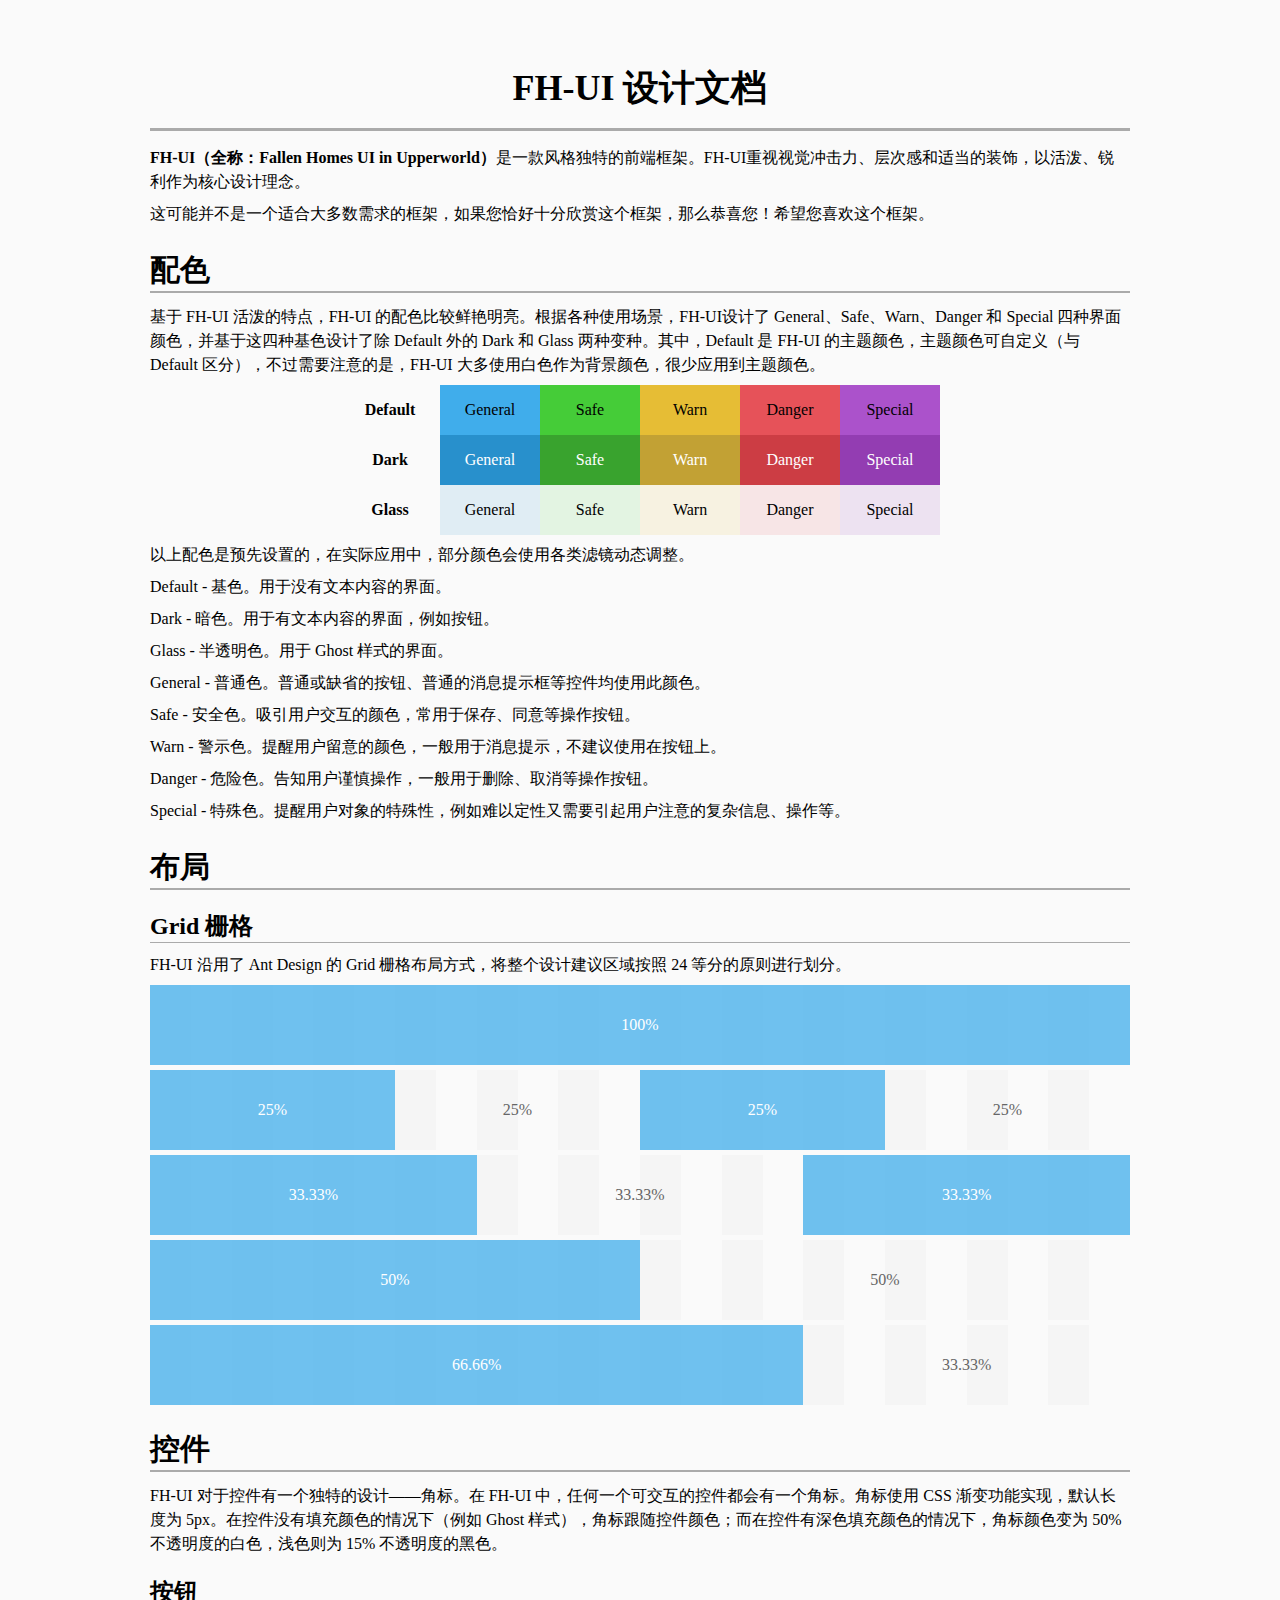
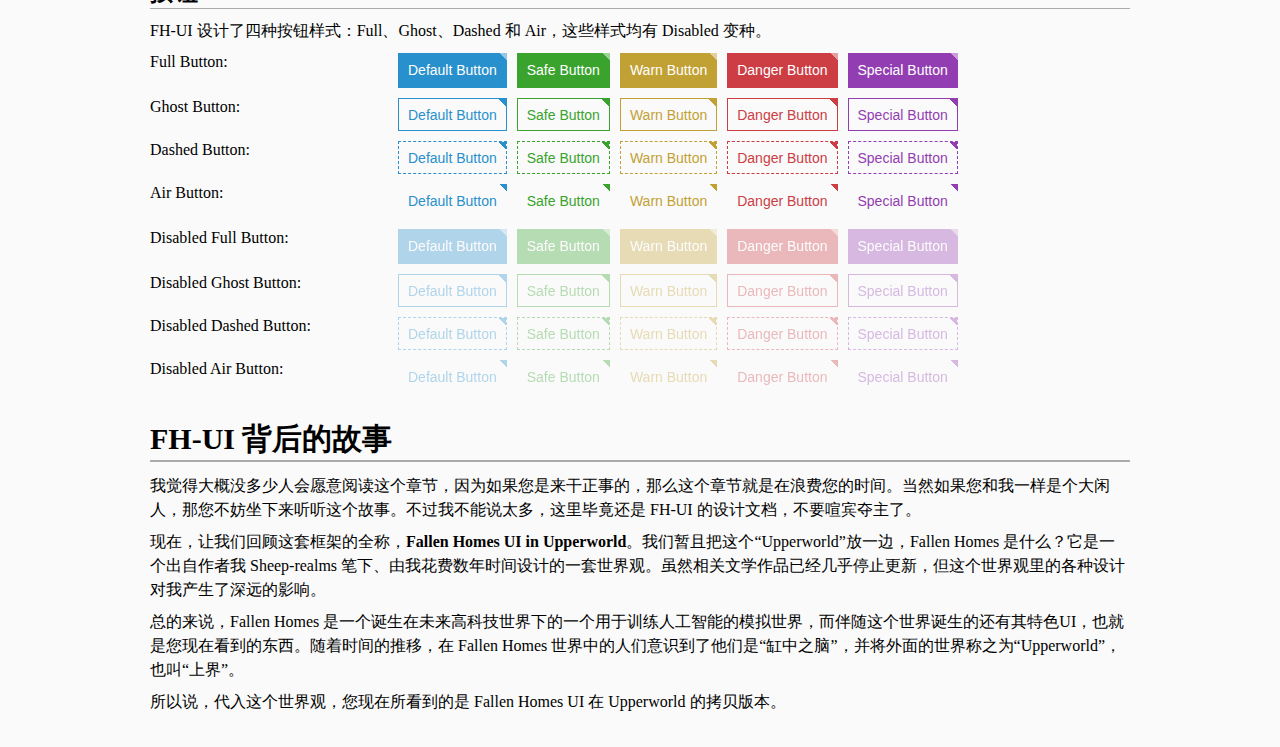
==== design.html @ 7b2bc696 "Add files via upload" ====
<!DOCTYPE html>
<html lang="zh">
<head>
    <meta charset="UTF-8">
    <meta http-equiv="X-UA-Compatible" content="IE=edge">
    <meta name="viewport" content="width=device-width, initial-scale=1, maximum-scale=1, user-scalable=no">
    <title>Document</title>
    <link rel="stylesheet" href="css/common.css">
    <script src="js/jquery-1.7.2.min.js"></script>
    <script src="js/common.js"></script>
    <style>
        .fh-page-colorpad {
            width: 600px;
            display: flex;
            margin: 0 auto;
        }

        .fh-page-colorpad-block {
            flex: 1;
            height: 50px;
            display: flex;
            justify-content: center;
            align-items: center;
        }

        .fh-page-flex-row-example {
            height: 80px;
            margin-bottom: 5px;
            background-image: linear-gradient(90deg,#f5f5f5 4.16666667%,transparent 4.16666667%,transparent 8.33333333%,#f5f5f5 8.33333333%,#f5f5f5 12.5%,transparent 12.5%,transparent 16.66666667%,#f5f5f5 16.66666667%,#f5f5f5 20.83333333%,transparent 20.83333333%,transparent 25%,#f5f5f5 25%,#f5f5f5 29.16666667%,transparent 29.16666667%,transparent 33.33333333%,#f5f5f5 33.33333333%,#f5f5f5 37.5%,transparent 37.5%,transparent 41.66666667%,#f5f5f5 41.66666667%,#f5f5f5 45.83333333%,transparent 45.83333333%,transparent 50%,#f5f5f5 50%,#f5f5f5 54.16666667%,transparent 54.16666667%,transparent 58.33333333%,#f5f5f5 58.33333333%,#f5f5f5 62.5%,transparent 62.5%,transparent 66.66666667%,#f5f5f5 66.66666667%,#f5f5f5 70.83333333%,transparent 70.83333333%,transparent 75%,#f5f5f5 75%,#f5f5f5 79.16666667%,transparent 79.16666667%,transparent 83.33333333%,#f5f5f5 83.33333333%,#f5f5f5 87.5%,transparent 87.5%,transparent 91.66666667%,#f5f5f5 91.66666667%,#f5f5f5 95.83333333%,transparent 95.83333333%);
        }

        .fh-page-flex-row-example>div {
            display: flex;
            justify-content: center;
            align-items: center;
            color: #FFF;
        }
    </style>
</head>
<body>
    <div class="fh-main">
        <div class="fh-article">
            <h1 class="big-title">FH-UI 设计文档</h1>
            <p><b>FH-UI（全称：Fallen Homes UI in Upperworld）</b>是一款风格独特的前端框架。FH-UI重视视觉冲击力、层次感和适当的装饰，以活泼、锐利作为核心设计理念。</p>
            <p>这可能并不是一个适合大多数需求的框架，如果您恰好十分欣赏这个框架，那么恭喜您！希望您喜欢这个框架。</p>

            <h1>配色</h1>
            <p>基于 FH-UI 活泼的特点，FH-UI 的配色比较鲜艳明亮。根据各种使用场景，FH-UI设计了 General、Safe、Warn、Danger 和 Special 四种界面颜色，并基于这四种基色设计了除 Default 外的 Dark 和 Glass 两种变种。其中，Default 是 FH-UI 的主题颜色，主题颜色可自定义（与 Default 区分），不过需要注意的是，FH-UI 大多使用白色作为背景颜色，很少应用到主题颜色。</p>

            <div class="fh-page-colorpad">
                <div class="fh-page-colorpad-block"><b>Default</b></div>
                <div class="fh-page-colorpad-block" style="background-color: var(--color-general);">General</div>
                <div class="fh-page-colorpad-block" style="background-color: var(--color-safe);">Safe</div>
                <div class="fh-page-colorpad-block" style="background-color: var(--color-warn);">Warn</div>
                <div class="fh-page-colorpad-block" style="background-color: var(--color-danger);">Danger</div>
                <div class="fh-page-colorpad-block" style="background-color: var(--color-special);">Special</div>
            </div>
            <div class="fh-page-colorpad" style="color: #FFF;">
                <div class="fh-page-colorpad-block" style="color: #000;"><b>Dark</b></div>
                <div class="fh-page-colorpad-block" style="background-color: var(--color-general-dark);">General</div>
                <div class="fh-page-colorpad-block" style="background-color: var(--color-safe-dark);">Safe</div>
                <div class="fh-page-colorpad-block" style="background-color: var(--color-warn-dark);">Warn</div>
                <div class="fh-page-colorpad-block" style="background-color: var(--color-danger-dark);">Danger</div>
                <div class="fh-page-colorpad-block" style="background-color: var(--color-special-dark);">Special</div>

            </div>
            <div class="fh-page-colorpad">
                <div class="fh-page-colorpad-block"><b>Glass</b></div>
                <div class="fh-page-colorpad-block" style="background-color: var(--color-general-glass);">General</div>
                <div class="fh-page-colorpad-block" style="background-color: var(--color-safe-glass);">Safe</div>
                <div class="fh-page-colorpad-block" style="background-color: var(--color-warn-glass);">Warn</div>
                <div class="fh-page-colorpad-block" style="background-color: var(--color-danger-glass);">Danger</div>
                <div class="fh-page-colorpad-block" style="background-color: var(--color-special-glass);">Special</div>
            </div>

            <p>以上配色是预先设置的，在实际应用中，部分颜色会使用各类滤镜动态调整。</p>
            <p>Default - 基色。用于没有文本内容的界面。</p>
            <p>Dark - 暗色。用于有文本内容的界面，例如按钮。</p>
            <p>Glass - 半透明色。用于 Ghost 样式的界面。</p>
            <p>General - 普通色。普通或缺省的按钮、普通的消息提示框等控件均使用此颜色。</p>
            <p>Safe - 安全色。吸引用户交互的颜色，常用于保存、同意等操作按钮。</p>
            <p>Warn - 警示色。提醒用户留意的颜色，一般用于消息提示，不建议使用在按钮上。</p>
            <p>Danger - 危险色。告知用户谨慎操作，一般用于删除、取消等操作按钮。</p>
            <p>Special - 特殊色。提醒用户对象的特殊性，例如难以定性又需要引起用户注意的复杂信息、操作等。</p>

            <h1>布局</h1>
            <h2>Grid 栅格</h2>
            <p>FH-UI 沿用了 Ant Design 的 Grid 栅格布局方式，将整个设计建议区域按照 24 等分的原则进行划分。</p>

            <div class="fh-flex-row fh-page-flex-row-example">
                <div class="fh-col-24" style="background-color: rgba(64, 173, 235, 0.75);">100%</div>
            </div>
            <div class="fh-flex-row fh-page-flex-row-example">
                <div class="fh-col-6" style="background-color: rgba(64, 173, 235, 0.75);">25%</div>
                <div class="fh-col-6" style="color:#666">25%</div>
                <div class="fh-col-6" style="background-color: rgba(64, 173, 235, 0.75);">25%</div>
                <div class="fh-col-6" style="color:#666">25%</div>
            </div>
            <div class="fh-flex-row fh-page-flex-row-example">
                <div class="fh-col-8" style="background-color: rgba(64, 173, 235, 0.75);">33.33%</div>
                <div class="fh-col-8" style="color:#666">33.33%</div>
                <div class="fh-col-8" style="background-color: rgba(64, 173, 235, 0.75);">33.33%</div>
            </div>
            <div class="fh-flex-row fh-page-flex-row-example">
                <div class="fh-col-12" style="background-color: rgba(64, 173, 235, 0.75);">50%</div>
                <div class="fh-col-12" style="color:#666">50%</div>
            </div>
            <div class="fh-flex-row fh-page-flex-row-example">
                <div class="fh-col-16" style="background-color: rgba(64, 173, 235, 0.75);">66.66%</div>
                <div class="fh-col-8" style="color:#666">33.33%</div>
            </div>

            <h1>控件</h1>
            <p>FH-UI 对于控件有一个独特的设计——角标。在 FH-UI 中，任何一个可交互的控件都会有一个角标。角标使用 CSS 渐变功能实现，默认长度为 5px。在控件没有填充颜色的情况下（例如 Ghost 样式），角标跟随控件颜色；而在控件有深色填充颜色的情况下，角标颜色变为 50% 不透明度的白色，浅色则为 15% 不透明度的黑色。</p>

            <h2>按钮</h2>
            <p>FH-UI 设计了四种按钮样式：Full、Ghost、Dashed 和 Air，这些样式均有 Disabled 变种。</p>

            <div class="fh-flex-row" style="margin: 10px 0;">
                <div class="fh-col-6">Full Button:</div>
                <div class="fh-col-18">
                    <input type="button" class="fh-button" value="Default Button">
                    <input type="button" class="fh-button fh-safe" value="Safe Button">
                    <input type="button" class="fh-button fh-warn" value="Warn Button">
                    <input type="button" class="fh-button fh-danger" value="Danger Button">
                    <input type="button" class="fh-button fh-special" value="Special Button">
                </div>
            </div>
            <div class="fh-flex-row" style="margin: 10px 0;">
                <div class="fh-col-6">Ghost Button:</div>
                <div class="fh-col-18">
                    <input type="button" class="fh-button fh-ghost" value="Default Button">
                    <input type="button" class="fh-button fh-ghost fh-safe" value="Safe Button">
                    <input type="button" class="fh-button fh-ghost fh-warn" value="Warn Button">
                    <input type="button" class="fh-button fh-ghost fh-danger" value="Danger Button">
                    <input type="button" class="fh-button fh-ghost fh-special" value="Special Button">
                </div>
            </div>
            <div class="fh-flex-row" style="margin: 10px 0;">
                <div class="fh-col-6">Dashed Button:</div>
                <div class="fh-col-18">
                    <input type="button" class="fh-button fh-dashed" value="Default Button">
                    <input type="button" class="fh-button fh-dashed fh-safe" value="Safe Button">
                    <input type="button" class="fh-button fh-dashed fh-warn" value="Warn Button">
                    <input type="button" class="fh-button fh-dashed fh-danger" value="Danger Button">
                    <input type="button" class="fh-button fh-dashed fh-special" value="Special Button">
                </div>
            </div>
            <div class="fh-flex-row" style="margin: 10px 0;">
                <div class="fh-col-6">Air Button:</div>
                <div class="fh-col-18">
                    <input type="button" class="fh-button fh-air" value="Default Button">
                    <input type="button" class="fh-button fh-air fh-safe" value="Safe Button">
                    <input type="button" class="fh-button fh-air fh-warn" value="Warn Button">
                    <input type="button" class="fh-button fh-air fh-danger" value="Danger Button">
                    <input type="button" class="fh-button fh-air fh-special" value="Special Button">
                </div>
            </div>

            <div class="fh-flex-row" style="margin: 10px 0;">
                <div class="fh-col-6">Disabled Full Button:</div>
                <div class="fh-col-18">
                    <input type="button" class="fh-button fh-disabled" value="Default Button">
                    <input type="button" class="fh-button fh-safe fh-disabled" value="Safe Button">
                    <input type="button" class="fh-button fh-warn fh-disabled" value="Warn Button">
                    <input type="button" class="fh-button fh-danger fh-disabled" value="Danger Button">
                    <input type="button" class="fh-button fh-special fh-disabled" value="Special Button">
                </div>
            </div>
            <div class="fh-flex-row" style="margin: 10px 0;">
                <div class="fh-col-6">Disabled Ghost Button:</div>
                <div class="fh-col-18">
                    <input type="button" class="fh-button fh-ghost fh-disabled" value="Default Button">
                    <input type="button" class="fh-button fh-ghost fh-safe fh-disabled" value="Safe Button">
                    <input type="button" class="fh-button fh-ghost fh-warn fh-disabled" value="Warn Button">
                    <input type="button" class="fh-button fh-ghost fh-danger fh-disabled" value="Danger Button">
                    <input type="button" class="fh-button fh-ghost fh-special fh-disabled" value="Special Button">
                </div>
            </div>
            <div class="fh-flex-row" style="margin: 10px 0;">
                <div class="fh-col-6">Disabled Dashed Button:</div>
                <div class="fh-col-18">
                    <input type="button" class="fh-button fh-dashed fh-disabled" value="Default Button">
                    <input type="button" class="fh-button fh-dashed fh-safe fh-disabled" value="Safe Button">
                    <input type="button" class="fh-button fh-dashed fh-warn fh-disabled" value="Warn Button">
                    <input type="button" class="fh-button fh-dashed fh-danger fh-disabled" value="Danger Button">
                    <input type="button" class="fh-button fh-dashed fh-special fh-disabled" value="Special Button">
                </div>
            </div>
            <div class="fh-flex-row" style="margin: 10px 0;">
                <div class="fh-col-6">Disabled Air Button:</div>
                <div class="fh-col-18">
                    <input type="button" class="fh-button fh-air fh-disabled" value="Default Button">
                    <input type="button" class="fh-button fh-air fh-safe fh-disabled" value="Safe Button">
                    <input type="button" class="fh-button fh-air fh-warn fh-disabled" value="Warn Button">
                    <input type="button" class="fh-button fh-air fh-danger fh-disabled" value="Danger Button">
                    <input type="button" class="fh-button fh-air fh-special fh-disabled" value="Special Button">
                </div>
            </div>

            <h1>FH-UI 背后的故事</h1>
            <p>我觉得大概没多少人会愿意阅读这个章节，因为如果您是来干正事的，那么这个章节就是在浪费您的时间。当然如果您和我一样是个大闲人，那您不妨坐下来听听这个故事。不过我不能说太多，这里毕竟还是 FH-UI 的设计文档，不要喧宾夺主了。</p>
            <p>现在，让我们回顾这套框架的全称，<b>Fallen Homes UI in Upperworld</b>。我们暂且把这个“Upperworld”放一边，Fallen Homes 是什么？它是一个出自作者我 Sheep-realms 笔下、由我花费数年时间设计的一套世界观。虽然相关文学作品已经几乎停止更新，但这个世界观里的各种设计对我产生了深远的影响。</p>
            <p>总的来说，Fallen Homes 是一个诞生在未来高科技世界下的一个用于训练人工智能的模拟世界，而伴随这个世界诞生的还有其特色UI，也就是您现在看到的东西。随着时间的推移，在 Fallen Homes 世界中的人们意识到了他们是“缸中之脑”，并将外面的世界称之为“Upperworld”，也叫“上界”。</p>
            <p>所以说，代入这个世界观，您现在所看到的是 Fallen Homes UI 在 Upperworld 的拷贝版本。</p>
        </div>
    </div>
</body>
</html>
---- css/common.css ----
* {
    margin: 0;
    padding: 0;

    --color-main: rgb(64, 173, 235);
    --color-main-dark: rgb(40, 144, 204);

    --color-general: rgb(64, 173, 235);
    --color-safe: rgb(69, 204, 56);
    --color-warn: rgb(230, 189, 53);
    --color-danger: rgb(230, 82, 89);
    --color-special: rgb(171, 82, 203);

    --color-general-dark: rgb(40, 144, 204);
    --color-safe-dark: rgb(57, 163, 46);
    --color-warn-dark: rgb(194, 161, 52);
    --color-danger-dark: rgb(204, 61, 68);
    --color-special-dark: rgb(147, 61, 178);

    --color-general-glass: rgba(45, 147, 206, 0.12);
    --color-safe-glass: rgba(69, 204, 56, 0.12);
    --color-warn-glass: rgba(230, 189, 53, 0.12);
    --color-danger-glass: rgba(230, 82, 89, 0.12);
    --color-special-glass: rgba(147, 61, 178, 0.12);

    --corner-marker-color: rgba(255,255,255,0.5);
    --corner-marker: linear-gradient(-135deg, var(--corner-marker-color) 5px, transparent 5px, transparent 150%);

    --color-msgbox-background: #EEE;

    --animation-speed: 1.0s;
    --animation-speed-button-switch: 0.1s;
}

body {
    background-color: #FAFAFA;
}

.fh-main {
    width: 1000px;
    margin: 0 auto;
}

.fh-flex-row {
    display: flex;
    flex-flow: row wrap;
}

.fh-col-24 {
    display: block;
    flex: 0 0 100%;
    max-width: 100%;
}

.fh-col-18 {
    display: block;
    flex: 0 0 75%;
    max-width: 75%;
}

.fh-col-offset-18 {
    margin-left: 75%;
}

.fh-col-16 {
    display: block;
    flex: 0 0 66.66666667%;
    max-width: 66.66666667%;
}

.fh-col-offset-16 {
    margin-left: 66.66666667%;
}

.fh-col-12 {
    display: block;
    flex: 0 0 50%;
    max-width: 50%;
}

.fh-col-offset-12 {
    margin-left: 50%;
}

.fh-col-8 {
    display: block;
    flex: 0 0 33.33333333%;
    max-width: 33.33333333%;
}

.fh-col-offset-8 {
    margin-left: 33.33333333%;
}

.fh-col-6 {
    display: block;
    flex: 0 0 25%;
    max-width: 25%;
}

.fh-col-offset-6 {
    margin-left: 25%;
}

/* Article */

.fh-article {
    font-size: 16px;
    padding: 25px 10px;
}

.fh-article h1.big-title {
    font-size: 36px;
    border-bottom: #AAA 3px solid;
    margin-bottom: 15px;
    padding: 15px 0;
    text-align: center;
}

.fh-article h1 {
    font-size: 30px;
    margin-top: 24px;
    border-bottom: #AAA 2px solid;
    margin-bottom: 12px;
}

.fh-article h2 {
    font-size: 24px;
    border-bottom: #AAA 1px solid;
    margin-top: 20px;
    margin-bottom: 10px;
}

.fh-article p {
    line-height: 1.5em;
    margin-top: 0.5em;
    margin-bottom: 0.5em;
}

#fh-startpage {
    margin: 50px auto;
    width: 940px;
    padding: 30px;
    background-color: #FFF;
    box-shadow: #CCC 0 5px 25px;
}


/* FH Window */

.fh-window {
    --width: 500px;
    --height: 300px;
    --title-height: 35px;
    width: var(--width);
    position: fixed;
    top: calc(50vh - (var(--height) + var(--title-height)) / 2);
    right: calc(50vw - var(--width) / 2);;
    background-color: #FFF;
    box-shadow: #CCC 0 3px 15px;
    overflow: hidden;
    animation: fh-window-show calc(var(--animation-speed) * 0.5);
}

@keyframes fh-window-show {
    0% {width: 0px; color: transparent; box-shadow: transparent 0 3px 15px;}
    100% {}
}

.fh-window.window-close {
    width: 0;
    box-shadow: none;
    animation: fh-window-close var(--animation-speed);
}

@keyframes fh-window-close {
    0% {width: var(--width); color: inherit; box-shadow: #CCC 0 3px 15px; display: block;}
    50% {width: var(--width); color: inherit; box-shadow: #CCC 0 3px 15px; display: block;}
    100% {width: 0px; color: transparent; box-shadow: transparent 0 3px 15px; display: block;}
}

.fh-window-title {
    height: var(--title-height);
    display: flex;
    align-items: center;
}

.fh-window-title .title {
    width: calc(100% - 60px);
    padding-left: 10px;
    font-weight: bold;
    font-size: 18px;
}

.fh-window-title .close {
    width: 50px;
    height: var(--title-height);
    --corner-marker-color: rgba(0,0,0,0.15);
    background-image: var(--corner-marker);
    background-color: transparent;
    transition: background-color var(--animation-speed-button-switch);
}

.fh-window-title .close:hover {
    background-color: var(--color-danger);
}

.fh-window-content {
    height: var(--height);
    background-image: linear-gradient(rgba(0,0,0,0.15) 0, transparent 15px);
    word-break: break-all;
    overflow-y: auto;
    animation: fh-window-show-content var(--animation-speed);
}

.fh-window.window-close .fh-window-content {
    height: 0;
    animation: fh-window-close-content calc(var(--animation-speed) * 0.5);
}

.fh-window-content::-webkit-scrollbar,
.fh-msgbox-content::-webkit-scrollbar {
    width: 8px;
}

.fh-window-content::-webkit-scrollbar-thumb,
.fh-msgbox-content::-webkit-scrollbar-thumb {
    width: 8px;
    background-color: rgba(0,0,0,0.15);
}

.fh-window-content::-webkit-scrollbar-thumb:hover,
.fh-msgbox-content::-webkit-scrollbar-thumb:hover {
    background-color: rgba(0,0,0,0.35);
}

@keyframes fh-window-show-content {
    0% {height:0; color: transparent; overflow-y: hidden;}
    50% {height:0; color: transparent; overflow-y: hidden;}
    100% {overflow-y: hidden;}
}

@keyframes fh-window-close-content {
    0% {height: var(--height); overflow-y: hidden;}
    100% {height:0; color: transparent; overflow-y: hidden;}
}

.fh-msgbox-content {
    height: calc(var(--height) - 60px);
    background-color: var(--color-msgbox-background);
    background-image: linear-gradient(rgba(0,0,0,0.1) 0, transparent 15px), linear-gradient(to top, rgba(0,0,0,0.1) 0, transparent 15px);
    display: flex;
    overflow: auto;
    justify-content: center;
    align-items: center;
}

.fh-msgbox-controller {
    height: 60px;
    display: flex;
    justify-content: center;
    align-items: center;
}


/* FH Button */

.fh-button {
    height: 35px;
    line-height: 35px;
    padding: 0 10px;
    margin: 0 3px;
    font-size: 14px;
    color: #FFF;
    border: none;
    cursor: pointer;
    vertical-align: baseline;
    background-color: var(--color-general-dark);
    background-image: var(--corner-marker);
    background-repeat: no-repeat;
    transition: filter var(--animation-speed-button-switch), background-color var(--animation-speed-button-switch);
}

.fh-button:hover:not(.fh-disabled) {
    filter: brightness(1.15);
}

.fh-button:active:not(.fh-disabled) {
    transition: filter 0s;
    filter: brightness(0.85);
}

.fh-button.fh-safe {
    background-color: var(--color-safe-dark);
}

.fh-button.fh-warn {
    background-color: var(--color-warn-dark);
}

.fh-button.fh-danger {
    background-color: var(--color-danger-dark);
}

.fh-button.fh-special {
    background-color: var(--color-special-dark);
}

.fh-button.fh-ghost {
    height: 33px;
    line-height: 33px;
    padding: 0 9px;
    color: var(--color-general-dark);
    --border-style: solid;
    border: var(--color-general-dark) 1px var(--border-style);
    background-color: transparent;
    --corner-marker-color: var(--color-general-dark);
    background-image: var(--corner-marker);
}

.fh-button.fh-dashed {
    height: 33px;
    line-height: 33px;
    padding: 0 9px;
    color: var(--color-general-dark);
    --border-style: dashed;
    border: var(--color-general-dark) 1px dashed;
    background-color: transparent;
    --corner-marker-color: var(--color-general-dark);
    background-image: var(--corner-marker);
}

.fh-button.fh-air {
    height: 35px;
    line-height: 35px;
    padding: 0 10px;
    color: var(--color-general-dark);
    --border-style: dashed;
    border: none;
    background-color: transparent;
    --corner-marker-color: var(--color-general-dark);
    background-image: var(--corner-marker);
}

.fh-button.fh-ghost:hover:not(.fh-disabled),
.fh-button.fh-ghost:active:not(.fh-disabled),
.fh-button.fh-dashed:hover:not(.fh-disabled),
.fh-button.fh-dashed:active:not(.fh-disabled),
.fh-button.fh-air:hover:not(.fh-disabled),
.fh-button.fh-air:active:not(.fh-disabled) {
    background-color: var(--color-general-glass);
}

.fh-button.fh-ghost.fh-safe:hover:not(.fh-disabled),
.fh-button.fh-ghost.fh-safe:active:not(.fh-disabled),
.fh-button.fh-dashed.fh-safe:hover:not(.fh-disabled),
.fh-button.fh-dashed.fh-safe:active:not(.fh-disabled),
.fh-button.fh-air.fh-safe:hover:not(.fh-disabled),
.fh-button.fh-air.fh-safe:active:not(.fh-disabled) {
    background-color: var(--color-safe-glass);
}

.fh-button.fh-ghost.fh-warn:hover:not(.fh-disabled),
.fh-button.fh-ghost.fh-warn:active:not(.fh-disabled),
.fh-button.fh-dashed.fh-warn:hover:not(.fh-disabled),
.fh-button.fh-dashed.fh-warn:active:not(.fh-disabled),
.fh-button.fh-air.fh-warn:hover:not(.fh-disabled),
.fh-button.fh-air.fh-warn:active:not(.fh-disabled) {
    background-color: var(--color-warn-glass);
}

.fh-button.fh-ghost.fh-danger:hover:not(.fh-disabled),
.fh-button.fh-ghost.fh-danger:active:not(.fh-disabled),
.fh-button.fh-dashed.fh-danger:hover:not(.fh-disabled),
.fh-button.fh-dashed.fh-danger:active:not(.fh-disabled),
.fh-button.fh-air.fh-danger:hover:not(.fh-disabled),
.fh-button.fh-air.fh-danger:active:not(.fh-disabled) {
    background-color: var(--color-danger-glass);
}

.fh-button.fh-ghost.fh-special:hover:not(.fh-disabled),
.fh-button.fh-ghost.fh-special:active:not(.fh-disabled),
.fh-button.fh-dashed.fh-special:hover:not(.fh-disabled),
.fh-button.fh-dashed.fh-special:active:not(.fh-disabled),
.fh-button.fh-air.fh-special:hover:not(.fh-disabled),
.fh-button.fh-air.fh-special:active:not(.fh-disabled) {
    background-color: var(--color-special-glass);
}

.fh-button.fh-ghost.fh-safe,
.fh-button.fh-dashed.fh-safe {
    color: var(--color-safe-dark);
    border: var(--color-safe-dark) 1px var(--border-style);
    --corner-marker-color: var(--color-safe-dark);
    background-image: var(--corner-marker);
}

.fh-button.fh-ghost.fh-warn,
.fh-button.fh-dashed.fh-warn {
    color: var(--color-warn-dark);
    border: var(--color-warn-dark) 1px var(--border-style);
    --corner-marker-color: var(--color-warn-dark);
    background-image: var(--corner-marker);
}

.fh-button.fh-ghost.fh-danger,
.fh-button.fh-dashed.fh-danger {
    color: var(--color-danger-dark);
    border: var(--color-danger-dark) 1px var(--border-style);
    --corner-marker-color: var(--color-danger-dark);
    background-image: var(--corner-marker);
}

.fh-button.fh-ghost.fh-special,
.fh-button.fh-dashed.fh-special {
    color: var(--color-special-dark);
    border: var(--color-special-dark) 1px var(--border-style);
    --corner-marker-color: var(--color-special-dark);
    background-image: var(--corner-marker);
}

.fh-button.fh-air.fh-safe {
    color: var(--color-safe-dark);
    --corner-marker-color: var(--color-safe-dark);
    background-image: var(--corner-marker);
}

.fh-button.fh-air.fh-warn {
    color: var(--color-warn-dark);
    --corner-marker-color: var(--color-warn-dark);
    background-image: var(--corner-marker);
}

.fh-button.fh-air.fh-danger {
    color: var(--color-danger-dark);
    --corner-marker-color: var(--color-danger-dark);
    background-image: var(--corner-marker);
}

.fh-button.fh-air.fh-special {
    color: var(--color-special-dark);
    --corner-marker-color: var(--color-special-dark);
    background-image: var(--corner-marker);
}

.fh-button.fh-disabled {
    cursor: not-allowed;
    filter: opacity(0.35);
}


/* FH MsgBox-Button */

.fh-msgbox-controller .fh-button {
    min-width: 120px;
    margin: 0 10px;
}
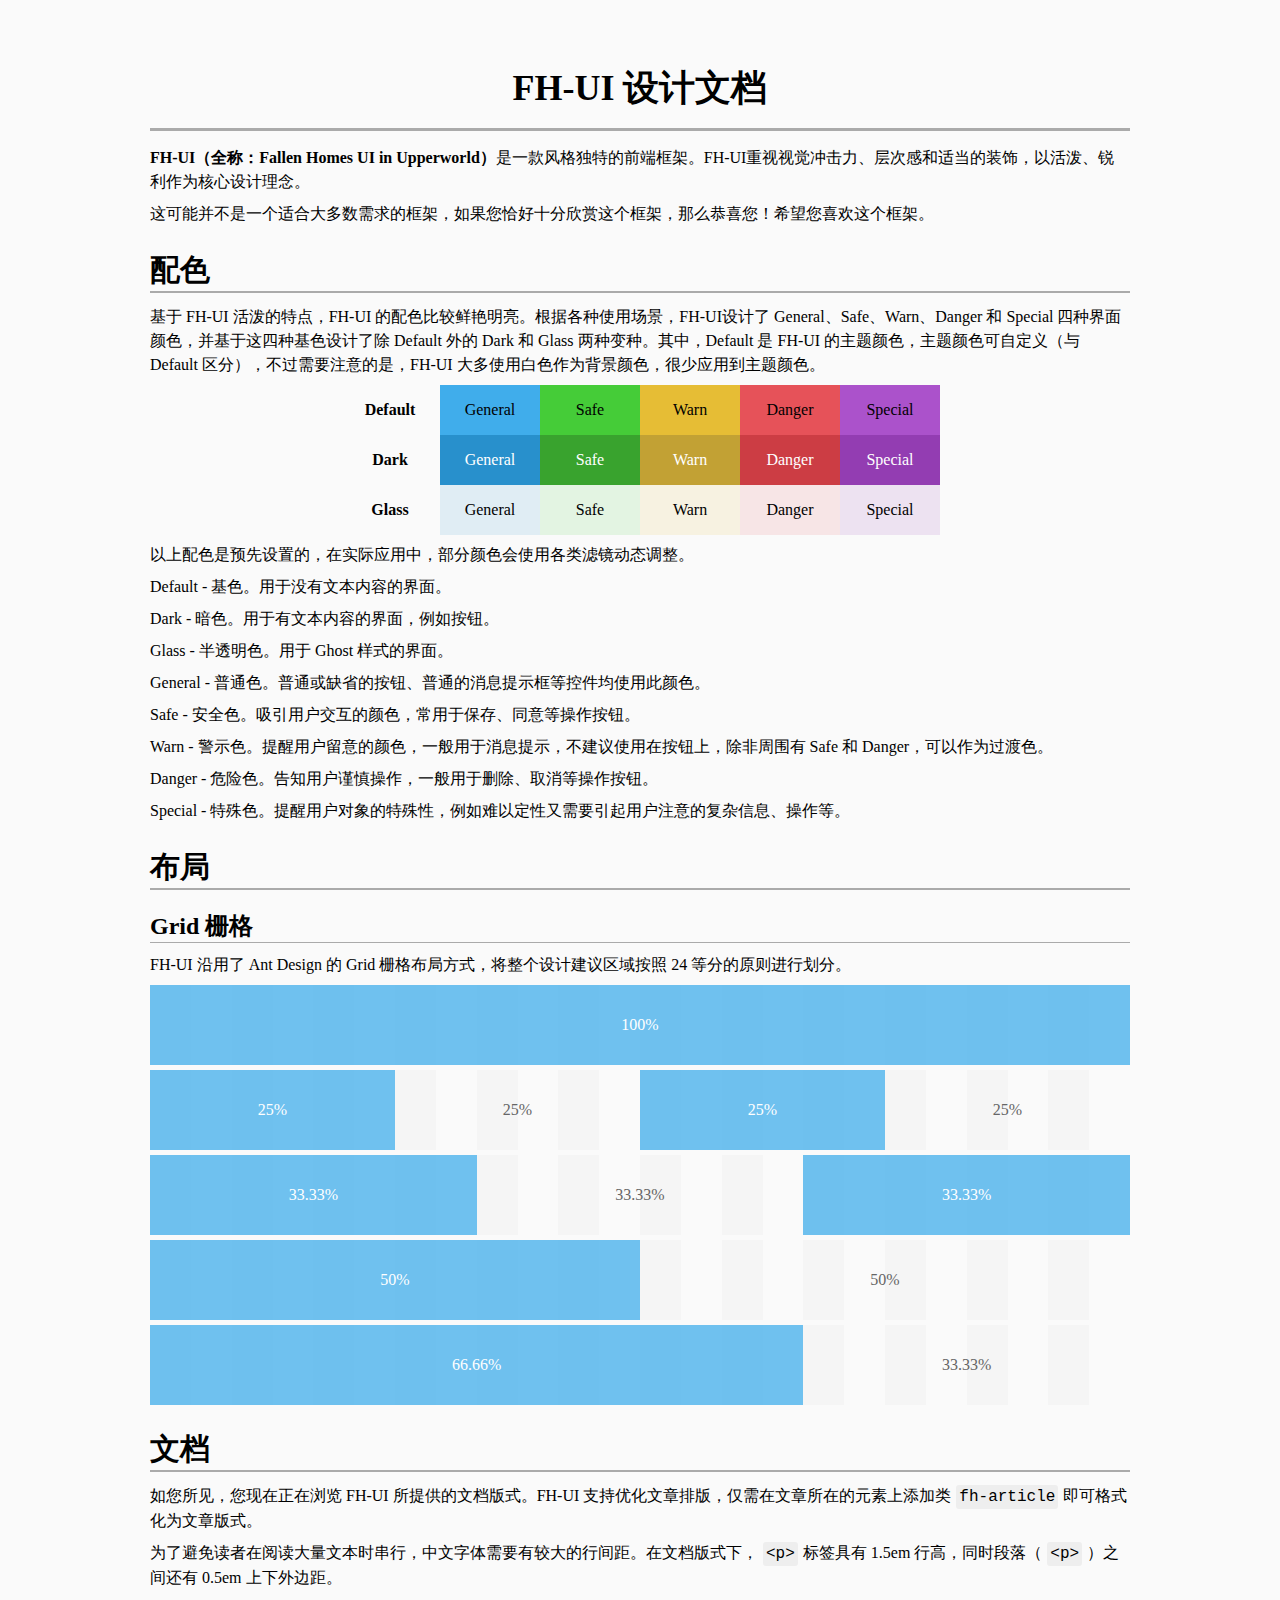
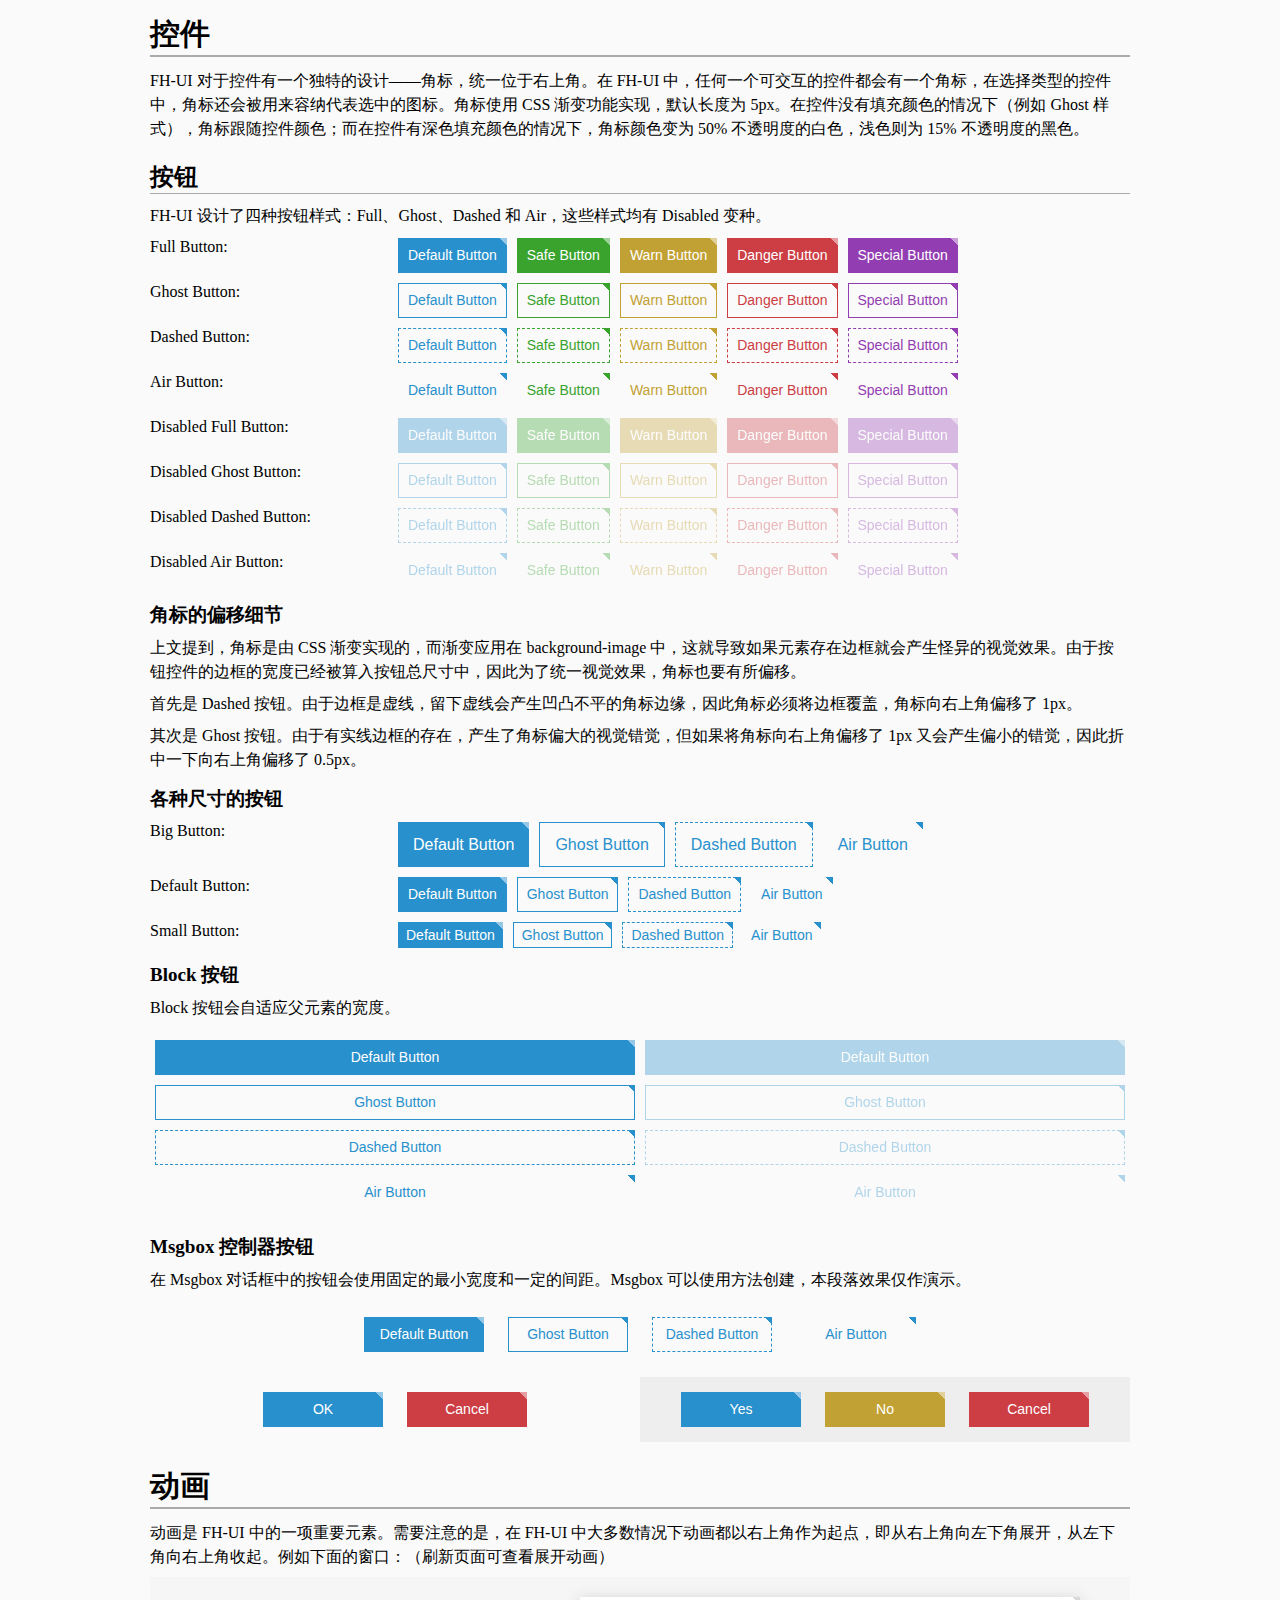
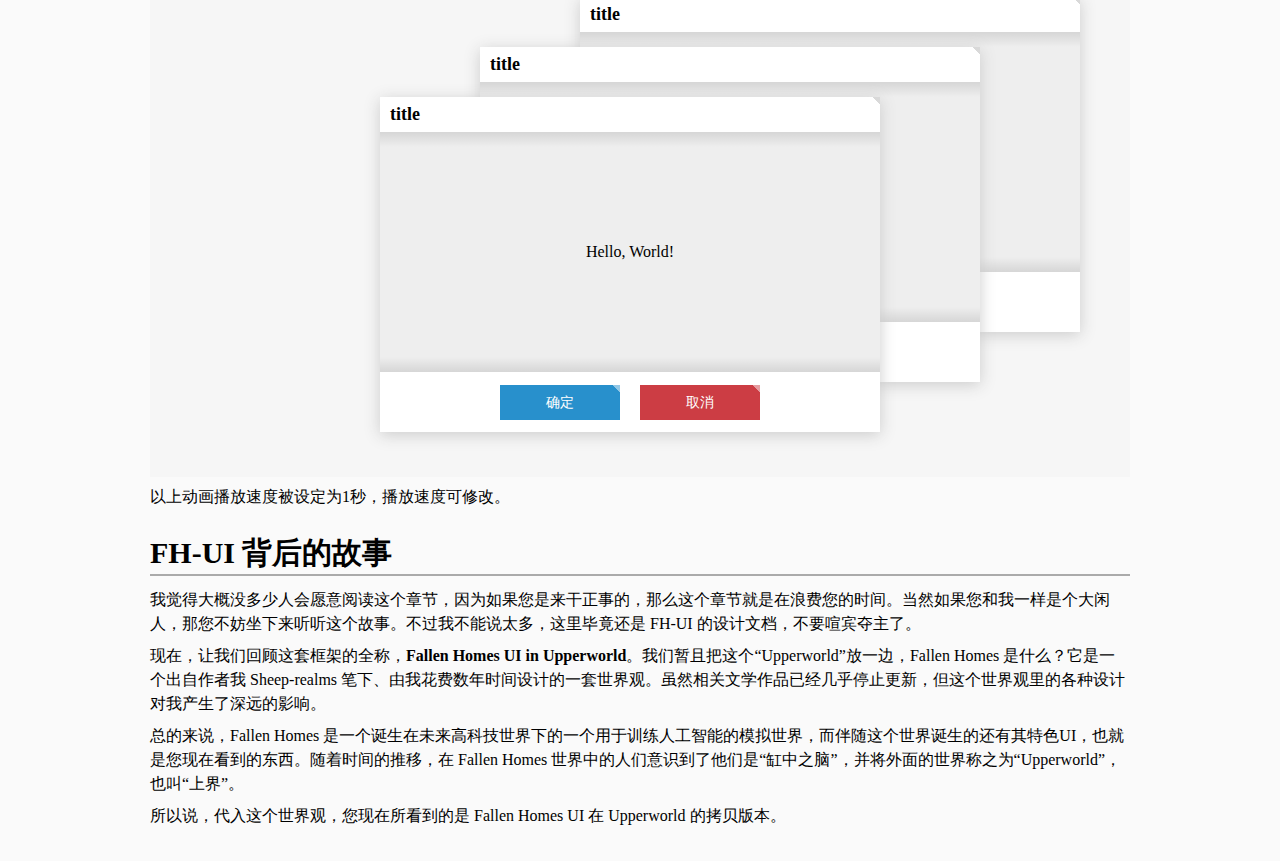
==== commit 9ab8640b: "Add files via upload" ====
--- a/design.html
+++ b/design.html
@@ -35,6 +35,23 @@
             align-items: center;
             color: #FFF;
         }
+
+        .fh-page-desktop {
+            display: block;
+            position:relative;
+            height: 500px;
+            background-color: #F6F6F6;
+            overflow: hidden;
+        }
+
+        .fh-page-window-example {
+            position: absolute;
+        }
+
+        .fh-page-msgbox-controller .fh-button {
+            min-width: 120px;
+            margin: 0 10px;
+        }
     </style>
 </head>
 <body>
@@ -79,7 +96,7 @@
             <p>Glass - 半透明色。用于 Ghost 样式的界面。</p>
             <p>General - 普通色。普通或缺省的按钮、普通的消息提示框等控件均使用此颜色。</p>
             <p>Safe - 安全色。吸引用户交互的颜色，常用于保存、同意等操作按钮。</p>
-            <p>Warn - 警示色。提醒用户留意的颜色，一般用于消息提示，不建议使用在按钮上。</p>
+            <p>Warn - 警示色。提醒用户留意的颜色，一般用于消息提示，不建议使用在按钮上，除非周围有 Safe 和 Danger，可以作为过渡色。</p>
             <p>Danger - 危险色。告知用户谨慎操作，一般用于删除、取消等操作按钮。</p>
             <p>Special - 特殊色。提醒用户对象的特殊性，例如难以定性又需要引起用户注意的复杂信息、操作等。</p>
 
@@ -110,8 +127,12 @@
                 <div class="fh-col-8" style="color:#666">33.33%</div>
             </div>
 
+            <h1>文档</h1>
+            <p>如您所见，您现在正在浏览 FH-UI 所提供的文档版式。FH-UI 支持优化文章排版，仅需在文章所在的元素上添加类<code>fh-article</code>即可格式化为文章版式。</p>
+            <p>为了避免读者在阅读大量文本时串行，中文字体需要有较大的行间距。在文档版式下，<code>&lt;p&gt;</code>标签具有 1.5em 行高，同时段落（<code>&lt;p&gt;</code>）之间还有 0.5em 上下外边距。</p>
+
             <h1>控件</h1>
-            <p>FH-UI 对于控件有一个独特的设计——角标。在 FH-UI 中，任何一个可交互的控件都会有一个角标。角标使用 CSS 渐变功能实现，默认长度为 5px。在控件没有填充颜色的情况下（例如 Ghost 样式），角标跟随控件颜色；而在控件有深色填充颜色的情况下，角标颜色变为 50% 不透明度的白色，浅色则为 15% 不透明度的黑色。</p>
+            <p>FH-UI 对于控件有一个独特的设计——角标，统一位于右上角。在 FH-UI 中，任何一个可交互的控件都会有一个角标，在选择类型的控件中，角标还会被用来容纳代表选中的图标。角标使用 CSS 渐变功能实现，默认长度为 5px。在控件没有填充颜色的情况下（例如 Ghost 样式），角标跟随控件颜色；而在控件有深色填充颜色的情况下，角标颜色变为 50% 不透明度的白色，浅色则为 15% 不透明度的黑色。</p>
 
             <h2>按钮</h2>
             <p>FH-UI 设计了四种按钮样式：Full、Ghost、Dashed 和 Air，这些样式均有 Disabled 变种。</p>
@@ -160,43 +181,167 @@
             <div class="fh-flex-row" style="margin: 10px 0;">
                 <div class="fh-col-6">Disabled Full Button:</div>
                 <div class="fh-col-18">
-                    <input type="button" class="fh-button fh-disabled" value="Default Button">
-                    <input type="button" class="fh-button fh-safe fh-disabled" value="Safe Button">
-                    <input type="button" class="fh-button fh-warn fh-disabled" value="Warn Button">
-                    <input type="button" class="fh-button fh-danger fh-disabled" value="Danger Button">
-                    <input type="button" class="fh-button fh-special fh-disabled" value="Special Button">
+                    <input type="button" class="fh-button" disabled value="Default Button">
+                    <input type="button" class="fh-button fh-safe" disabled value="Safe Button">
+                    <input type="button" class="fh-button fh-warn" disabled value="Warn Button">
+                    <input type="button" class="fh-button fh-danger" disabled value="Danger Button">
+                    <input type="button" class="fh-button fh-special" disabled value="Special Button">
                 </div>
             </div>
             <div class="fh-flex-row" style="margin: 10px 0;">
                 <div class="fh-col-6">Disabled Ghost Button:</div>
                 <div class="fh-col-18">
-                    <input type="button" class="fh-button fh-ghost fh-disabled" value="Default Button">
-                    <input type="button" class="fh-button fh-ghost fh-safe fh-disabled" value="Safe Button">
-                    <input type="button" class="fh-button fh-ghost fh-warn fh-disabled" value="Warn Button">
-                    <input type="button" class="fh-button fh-ghost fh-danger fh-disabled" value="Danger Button">
-                    <input type="button" class="fh-button fh-ghost fh-special fh-disabled" value="Special Button">
+                    <input type="button" class="fh-button fh-ghost" disabled value="Default Button">
+                    <input type="button" class="fh-button fh-ghost fh-safe" disabled value="Safe Button">
+                    <input type="button" class="fh-button fh-ghost fh-warn" disabled value="Warn Button">
+                    <input type="button" class="fh-button fh-ghost fh-danger" disabled value="Danger Button">
+                    <input type="button" class="fh-button fh-ghost fh-special" disabled value="Special Button">
                 </div>
             </div>
             <div class="fh-flex-row" style="margin: 10px 0;">
                 <div class="fh-col-6">Disabled Dashed Button:</div>
                 <div class="fh-col-18">
-                    <input type="button" class="fh-button fh-dashed fh-disabled" value="Default Button">
-                    <input type="button" class="fh-button fh-dashed fh-safe fh-disabled" value="Safe Button">
-                    <input type="button" class="fh-button fh-dashed fh-warn fh-disabled" value="Warn Button">
-                    <input type="button" class="fh-button fh-dashed fh-danger fh-disabled" value="Danger Button">
-                    <input type="button" class="fh-button fh-dashed fh-special fh-disabled" value="Special Button">
+                    <input type="button" class="fh-button fh-dashed" disabled value="Default Button">
+                    <input type="button" class="fh-button fh-dashed fh-safe" disabled value="Safe Button">
+                    <input type="button" class="fh-button fh-dashed fh-warn" disabled value="Warn Button">
+                    <input type="button" class="fh-button fh-dashed fh-danger" disabled value="Danger Button">
+                    <input type="button" class="fh-button fh-dashed fh-special" disabled value="Special Button">
                 </div>
             </div>
             <div class="fh-flex-row" style="margin: 10px 0;">
                 <div class="fh-col-6">Disabled Air Button:</div>
                 <div class="fh-col-18">
-                    <input type="button" class="fh-button fh-air fh-disabled" value="Default Button">
-                    <input type="button" class="fh-button fh-air fh-safe fh-disabled" value="Safe Button">
-                    <input type="button" class="fh-button fh-air fh-warn fh-disabled" value="Warn Button">
-                    <input type="button" class="fh-button fh-air fh-danger fh-disabled" value="Danger Button">
-                    <input type="button" class="fh-button fh-air fh-special fh-disabled" value="Special Button">
-                </div>
-            </div>
+                    <input type="button" class="fh-button fh-air" disabled value="Default Button">
+                    <input type="button" class="fh-button fh-air fh-safe" disabled value="Safe Button">
+                    <input type="button" class="fh-button fh-air fh-warn" disabled value="Warn Button">
+                    <input type="button" class="fh-button fh-air fh-danger" disabled value="Danger Button">
+                    <input type="button" class="fh-button fh-air fh-special" disabled value="Special Button">
+                </div>
+            </div>
+
+            <h3>角标的偏移细节</h3>
+            <p>上文提到，角标是由 CSS 渐变实现的，而渐变应用在 background-image 中，这就导致如果元素存在边框就会产生怪异的视觉效果。由于按钮控件的边框的宽度已经被算入按钮总尺寸中，因此为了统一视觉效果，角标也要有所偏移。</p>
+            <p>首先是 Dashed 按钮。由于边框是虚线，留下虚线会产生凹凸不平的角标边缘，因此角标必须将边框覆盖，角标向右上角偏移了 1px。</p>
+            <p>其次是 Ghost 按钮。由于有实线边框的存在，产生了角标偏大的视觉错觉，但如果将角标向右上角偏移了 1px 又会产生偏小的错觉，因此折中一下向右上角偏移了 0.5px。</p>
+
+            <h3>各种尺寸的按钮</h3>
+            <div class="fh-flex-row" style="margin: 10px 0;">
+                <div class="fh-col-6">Big Button:</div>
+                <div class="fh-col-18">
+                    <input type="button" class="fh-button fh-big" value="Default Button">
+                    <input type="button" class="fh-button fh-ghost fh-big" value="Ghost Button">
+                    <input type="button" class="fh-button fh-dashed fh-big" value="Dashed Button">
+                    <input type="button" class="fh-button fh-air fh-big" value="Air Button">
+                </div>
+            </div>
+
+            <div class="fh-flex-row" style="margin: 10px 0;">
+                <div class="fh-col-6">Default Button:</div>
+                <div class="fh-col-18">
+                    <input type="button" class="fh-button" value="Default Button">
+                    <input type="button" class="fh-button fh-ghost" value="Ghost Button">
+                    <input type="button" class="fh-button fh-dashed" value="Dashed Button">
+                    <input type="button" class="fh-button fh-air" value="Air Button">
+                </div>
+            </div>
+
+            <div class="fh-flex-row" style="margin: 10px 0;">
+                <div class="fh-col-6">Small Button:</div>
+                <div class="fh-col-18">
+                    <input type="button" class="fh-button fh-small" value="Default Button">
+                    <input type="button" class="fh-button fh-ghost fh-small" value="Ghost Button">
+                    <input type="button" class="fh-button fh-dashed fh-small" value="Dashed Button">
+                    <input type="button" class="fh-button fh-air fh-small" value="Air Button">
+                </div>
+            </div>
+
+            <h3>Block 按钮</h3>
+            <p>Block 按钮会自适应父元素的宽度。</p>
+            <div class="fh-flex-row" style="margin: 10px 0;">
+                <div class="fh-col-12">
+                    <input type="button" class="fh-button fh-block" value="Default Button">
+                    <input type="button" class="fh-button fh-ghost fh-block" value="Ghost Button">
+                    <input type="button" class="fh-button fh-dashed fh-block" value="Dashed Button">
+                    <input type="button" class="fh-button fh-air fh-block" value="Air Button">
+                </div>
+                <div class="fh-col-12">
+                    <input type="button" class="fh-button fh-block" disabled value="Default Button">
+                    <input type="button" class="fh-button fh-ghost fh-block" disabled value="Ghost Button">
+                    <input type="button" class="fh-button fh-dashed fh-block" disabled value="Dashed Button">
+                    <input type="button" class="fh-button fh-air fh-block" disabled value="Air Button">
+                </div>
+            </div>
+
+            <h3>Msgbox 控制器按钮</h3>
+            <p>在 Msgbox 对话框中的按钮会使用固定的最小宽度和一定的间距。Msgbox 可以使用方法创建，本段落效果仅作演示。</p>
+            <div class="fh-flex-row" style="margin: 10px 0;">
+                <div class="fh-col-24 fh-page-msgbox-controller" style="text-align: center; padding: 15px 0;">
+                    <input type="button" class="fh-button" value="Default Button">
+                    <input type="button" class="fh-button fh-ghost" value="Ghost Button">
+                    <input type="button" class="fh-button fh-dashed" value="Dashed Button">
+                    <input type="button" class="fh-button fh-air" value="Air Button">
+                </div>
+            </div>
+            <div class="fh-flex-row" style="margin: 10px 0;">
+                <div class="fh-col-12 fh-page-msgbox-controller" style="text-align: center; padding: 15px 0;">
+                    <input type="button" class="fh-button" value="OK">
+                    <input type="button" class="fh-button fh-danger" value="Cancel">
+                </div>
+                <div class="fh-col-12 fh-page-msgbox-controller" style="text-align: center; padding: 15px 0; background-color: #EEE;">
+                    <input type="button" class="fh-button" value="Yes">
+                    <input type="button" class="fh-button fh-warn" value="No">
+                    <input type="button" class="fh-button fh-danger" value="Cancel">
+                </div>
+            </div>
+
+
+            <h1>动画</h1>
+            <p>动画是 FH-UI 中的一项重要元素。需要注意的是，在 FH-UI 中大多数情况下动画都以右上角作为起点，即从右上角向左下角展开，从左下角向右上角收起。例如下面的窗口：（刷新页面可查看展开动画）</p>
+
+            <div class="fh-page-desktop">
+                <div class="fh-window fh-page-window-example" style="top: 20px; right: 50px;">
+                    <div class="fh-window-title">
+                        <span class="title">title</span>
+                        <span class="close"></span>
+                    </div>
+                    <div class="fh-window-content">
+                        <div class="fh-msgbox-content">Hello, World!</div>
+                        <div class="fh-msgbox-controller">
+                            <input type="button" class="fh-button" value="确定">
+                            <input type="button" class="fh-button fh-danger" value="取消">
+                        </div>
+                    </div>
+                </div>
+                <div class="fh-window fh-page-window-example" style="top: 70px; right: 150px;">
+                    <div class="fh-window-title">
+                        <span class="title">title</span>
+                        <span class="close"></span>
+                    </div>
+                    <div class="fh-window-content">
+                        <div class="fh-msgbox-content">Hello, World!</div>
+                        <div class="fh-msgbox-controller">
+                            <input type="button" class="fh-button" value="确定">
+                            <input type="button" class="fh-button fh-danger" value="取消">
+                        </div>
+                    </div>
+                </div>
+                <div class="fh-window fh-page-window-example" style="top: 120px; right: 250px;">
+                    <div class="fh-window-title">
+                        <span class="title">title</span>
+                        <span class="close"></span>
+                    </div>
+                    <div class="fh-window-content">
+                        <div class="fh-msgbox-content">Hello, World!</div>
+                        <div class="fh-msgbox-controller">
+                            <input type="button" class="fh-button" value="确定">
+                            <input type="button" class="fh-button fh-danger" value="取消">
+                        </div>
+                    </div>
+                </div>
+            </div>
+
+            <p>以上动画播放速度被设定为1秒，播放速度可修改。</p>
+            
 
             <h1>FH-UI 背后的故事</h1>
             <p>我觉得大概没多少人会愿意阅读这个章节，因为如果您是来干正事的，那么这个章节就是在浪费您的时间。当然如果您和我一样是个大闲人，那您不妨坐下来听听这个故事。不过我不能说太多，这里毕竟还是 FH-UI 的设计文档，不要喧宾夺主了。</p>
--- a/css/common.css
+++ b/css/common.css
@@ -34,6 +34,28 @@
 
 body {
     background-color: #FAFAFA;
+}
+
+code, pre {
+    background-color: #EEE;
+    font-family: Monaco, Consolas, 'Lucida Console', 'Courier New', serif;
+}
+
+code {
+    display: inline-block;
+    padding: 0 3px;
+    margin: 0 5px;
+    border-radius: 3px;
+}
+
+ruby>rt {
+    font-size: 0.75em;
+}
+
+ruby>.fh-ruby-hidden {
+    display: inline-block;
+    width: 0;
+    font-size: 0;
 }
 
 .fh-main {
@@ -129,6 +151,12 @@
     border-bottom: #AAA 1px solid;
     margin-top: 20px;
     margin-bottom: 10px;
+}
+
+.fh-article h3 {
+    font-size: 19px;
+    margin-top: 14px;
+    margin-bottom: 6px;
 }
 
 .fh-article p {
@@ -275,17 +303,18 @@
     border: none;
     cursor: pointer;
     vertical-align: baseline;
+    outline: none;
     background-color: var(--color-general-dark);
     background-image: var(--corner-marker);
     background-repeat: no-repeat;
     transition: filter var(--animation-speed-button-switch), background-color var(--animation-speed-button-switch);
 }
 
-.fh-button:hover:not(.fh-disabled) {
+.fh-button:hover:not(.fh-disabled, :disabled) {
     filter: brightness(1.15);
 }
 
-.fh-button:active:not(.fh-disabled) {
+.fh-button:active:not(.fh-disabled, :disabled) {
     transition: filter 0s;
     filter: brightness(0.85);
 }
@@ -306,8 +335,36 @@
     background-color: var(--color-special-dark);
 }
 
+.fh-button:focus:not(.fh-disabled, :disabled) {
+    --color-focus: var(--color-general-glass);
+    --box-shadow-size: 5px;
+    filter: brightness(1.05);
+    box-shadow: var(--color-focus) 0 0 var(--box-shadow-size), var(--color-focus) 0 0 var(--box-shadow-size), var(--color-focus) 0 0 var(--box-shadow-size), var(--color-focus) 0 0 var(--box-shadow-size), var(--color-focus) 0 0 var(--box-shadow-size);
+}
+
+.fh-button.fh-air:focus {
+    box-shadow: none;
+}
+
+.fh-button.fh-safe:focus {
+    --color-focus: var(--color-safe-glass);
+}
+
+.fh-button.fh-warn:focus {
+    --color-focus: var(--color-warn-glass);
+}
+
+.fh-button.fh-danger:focus {
+    --color-focus: var(--color-danger-glass);
+}
+
+.fh-button.fh-special:focus {
+    --color-focus: var(--color-special-glass);
+}
+
+
 .fh-button.fh-ghost {
-    height: 33px;
+    height: 35px;
     line-height: 33px;
     padding: 0 9px;
     color: var(--color-general-dark);
@@ -316,10 +373,11 @@
     background-color: transparent;
     --corner-marker-color: var(--color-general-dark);
     background-image: var(--corner-marker);
+    background-position: 0.5px -0.5px;
 }
 
 .fh-button.fh-dashed {
-    height: 33px;
+    height: 35px;
     line-height: 33px;
     padding: 0 9px;
     color: var(--color-general-dark);
@@ -328,6 +386,7 @@
     background-color: transparent;
     --corner-marker-color: var(--color-general-dark);
     background-image: var(--corner-marker);
+    background-position: 1px -1px;
 }
 
 .fh-button.fh-air {
@@ -342,48 +401,48 @@
     background-image: var(--corner-marker);
 }
 
-.fh-button.fh-ghost:hover:not(.fh-disabled),
-.fh-button.fh-ghost:active:not(.fh-disabled),
-.fh-button.fh-dashed:hover:not(.fh-disabled),
-.fh-button.fh-dashed:active:not(.fh-disabled),
-.fh-button.fh-air:hover:not(.fh-disabled),
-.fh-button.fh-air:active:not(.fh-disabled) {
+.fh-button.fh-ghost:hover:not(.fh-disabled, :disabled),
+.fh-button.fh-ghost:active:not(.fh-disabled, :disabled),
+.fh-button.fh-dashed:hover:not(.fh-disabled, :disabled),
+.fh-button.fh-dashed:active:not(.fh-disabled, :disabled),
+.fh-button.fh-air:hover:not(.fh-disabled, :disabled),
+.fh-button.fh-air:active:not(.fh-disabled, :disabled) {
     background-color: var(--color-general-glass);
 }
 
-.fh-button.fh-ghost.fh-safe:hover:not(.fh-disabled),
-.fh-button.fh-ghost.fh-safe:active:not(.fh-disabled),
-.fh-button.fh-dashed.fh-safe:hover:not(.fh-disabled),
-.fh-button.fh-dashed.fh-safe:active:not(.fh-disabled),
-.fh-button.fh-air.fh-safe:hover:not(.fh-disabled),
-.fh-button.fh-air.fh-safe:active:not(.fh-disabled) {
+.fh-button.fh-ghost.fh-safe:hover:not(.fh-disabled, :disabled),
+.fh-button.fh-ghost.fh-safe:active:not(.fh-disabled, :disabled),
+.fh-button.fh-dashed.fh-safe:hover:not(.fh-disabled, :disabled),
+.fh-button.fh-dashed.fh-safe:active:not(.fh-disabled, :disabled),
+.fh-button.fh-air.fh-safe:hover:not(.fh-disabled, :disabled),
+.fh-button.fh-air.fh-safe:active:not(.fh-disabled, :disabled) {
     background-color: var(--color-safe-glass);
 }
 
-.fh-button.fh-ghost.fh-warn:hover:not(.fh-disabled),
-.fh-button.fh-ghost.fh-warn:active:not(.fh-disabled),
-.fh-button.fh-dashed.fh-warn:hover:not(.fh-disabled),
-.fh-button.fh-dashed.fh-warn:active:not(.fh-disabled),
-.fh-button.fh-air.fh-warn:hover:not(.fh-disabled),
-.fh-button.fh-air.fh-warn:active:not(.fh-disabled) {
+.fh-button.fh-ghost.fh-warn:hover:not(.fh-disabled, :disabled),
+.fh-button.fh-ghost.fh-warn:active:not(.fh-disabled, :disabled),
+.fh-button.fh-dashed.fh-warn:hover:not(.fh-disabled, :disabled),
+.fh-button.fh-dashed.fh-warn:active:not(.fh-disabled, :disabled),
+.fh-button.fh-air.fh-warn:hover:not(.fh-disabled, :disabled),
+.fh-button.fh-air.fh-warn:active:not(.fh-disabled, :disabled) {
     background-color: var(--color-warn-glass);
 }
 
-.fh-button.fh-ghost.fh-danger:hover:not(.fh-disabled),
-.fh-button.fh-ghost.fh-danger:active:not(.fh-disabled),
-.fh-button.fh-dashed.fh-danger:hover:not(.fh-disabled),
-.fh-button.fh-dashed.fh-danger:active:not(.fh-disabled),
-.fh-button.fh-air.fh-danger:hover:not(.fh-disabled),
-.fh-button.fh-air.fh-danger:active:not(.fh-disabled) {
+.fh-button.fh-ghost.fh-danger:hover:not(.fh-disabled, :disabled),
+.fh-button.fh-ghost.fh-danger:active:not(.fh-disabled, :disabled),
+.fh-button.fh-dashed.fh-danger:hover:not(.fh-disabled, :disabled),
+.fh-button.fh-dashed.fh-danger:active:not(.fh-disabled, :disabled),
+.fh-button.fh-air.fh-danger:hover:not(.fh-disabled, :disabled),
+.fh-button.fh-air.fh-danger:active:not(.fh-disabled, :disabled) {
     background-color: var(--color-danger-glass);
 }
 
-.fh-button.fh-ghost.fh-special:hover:not(.fh-disabled),
-.fh-button.fh-ghost.fh-special:active:not(.fh-disabled),
-.fh-button.fh-dashed.fh-special:hover:not(.fh-disabled),
-.fh-button.fh-dashed.fh-special:active:not(.fh-disabled),
-.fh-button.fh-air.fh-special:hover:not(.fh-disabled),
-.fh-button.fh-air.fh-special:active:not(.fh-disabled) {
+.fh-button.fh-ghost.fh-special:hover:not(.fh-disabled, :disabled),
+.fh-button.fh-ghost.fh-special:active:not(.fh-disabled, :disabled),
+.fh-button.fh-dashed.fh-special:hover:not(.fh-disabled, :disabled),
+.fh-button.fh-dashed.fh-special:active:not(.fh-disabled, :disabled),
+.fh-button.fh-air.fh-special:hover:not(.fh-disabled, :disabled),
+.fh-button.fh-air.fh-special:active:not(.fh-disabled, :disabled) {
     background-color: var(--color-special-glass);
 }
 
@@ -443,11 +502,30 @@
     background-image: var(--corner-marker);
 }
 
-.fh-button.fh-disabled {
+.fh-button.fh-disabled,
+.fh-button:disabled {
     cursor: not-allowed;
     filter: opacity(0.35);
 }
 
+.fh-button.fh-big {
+    height: 45px;
+    line-height: 43px;
+    padding: 0 15px;
+    font-size: 16px;
+}
+
+.fh-button.fh-small {
+    height: 26px;
+    line-height: 23px;
+    padding: 0 8px;
+}
+
+.fh-button.fh-block {
+    display: block;
+    width: calc(100% - 10px);
+    margin: 10px 5px;
+}
 
 /* FH MsgBox-Button */
 
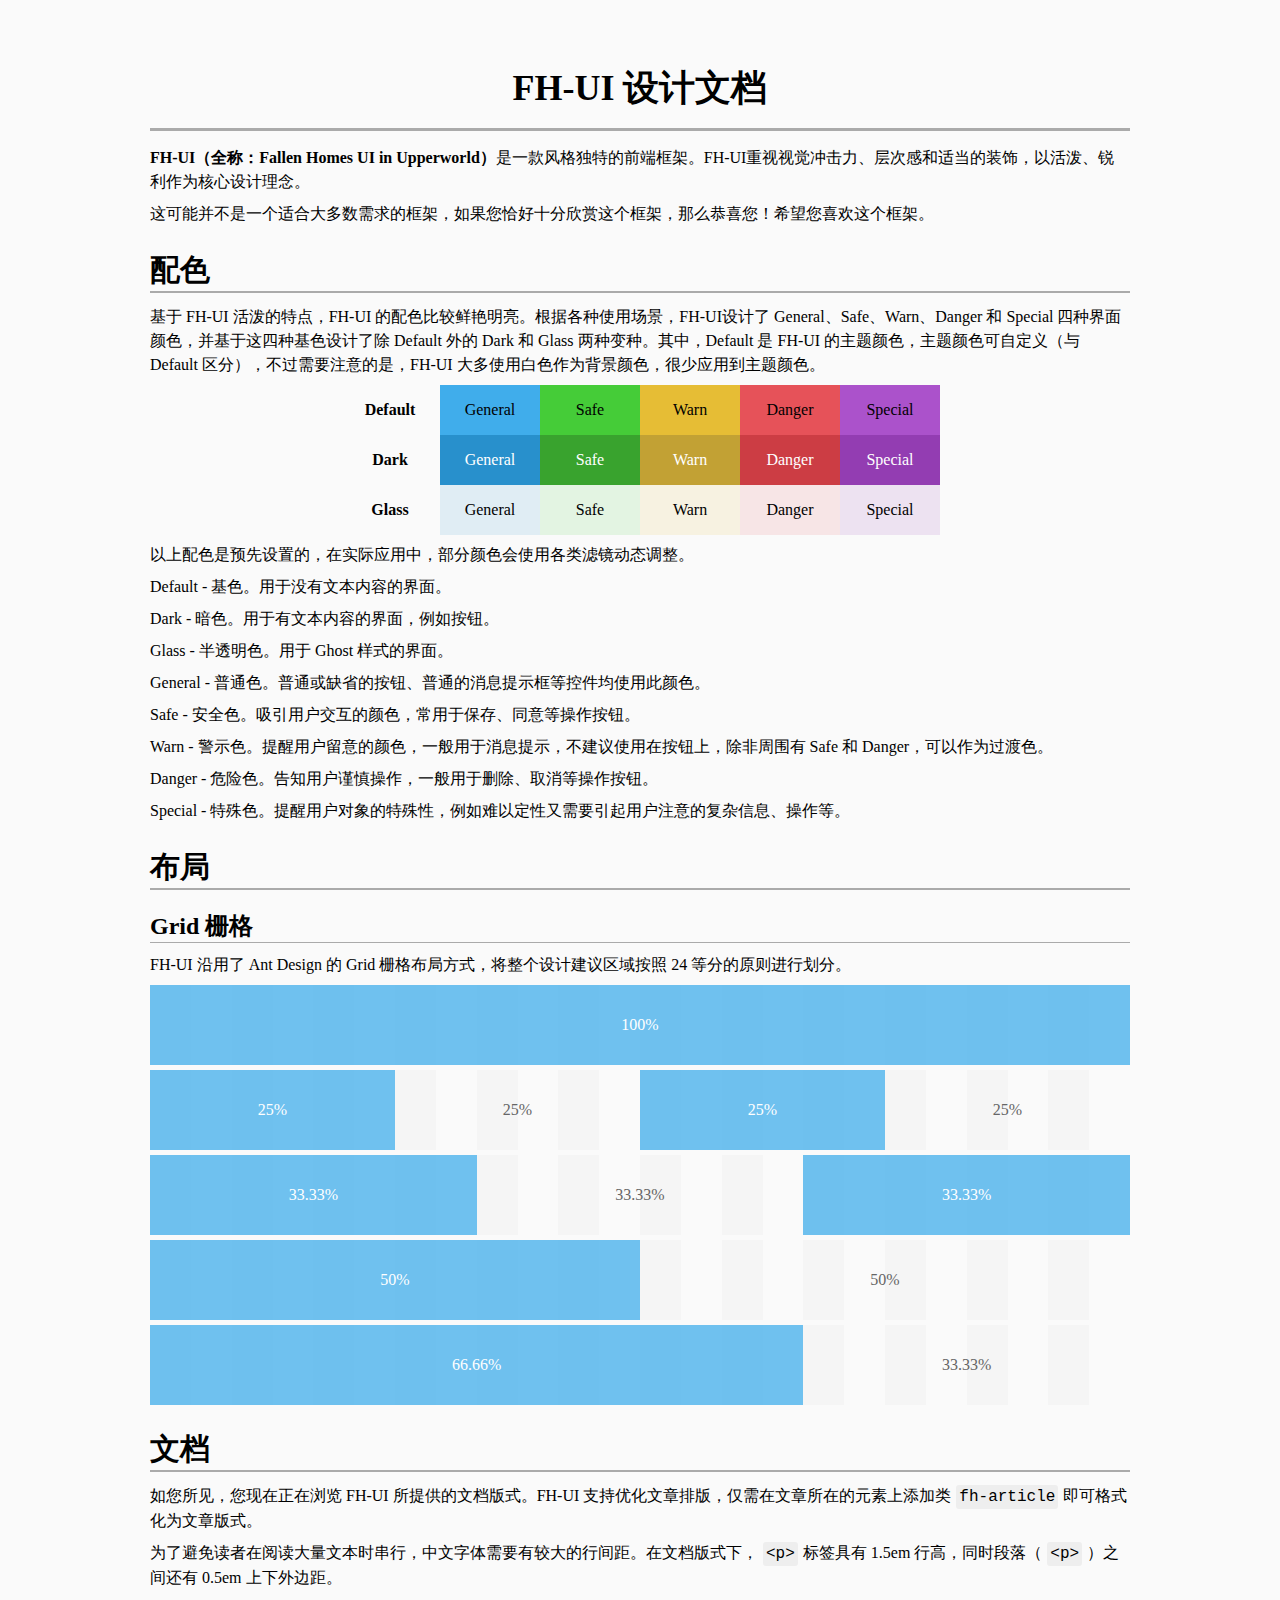
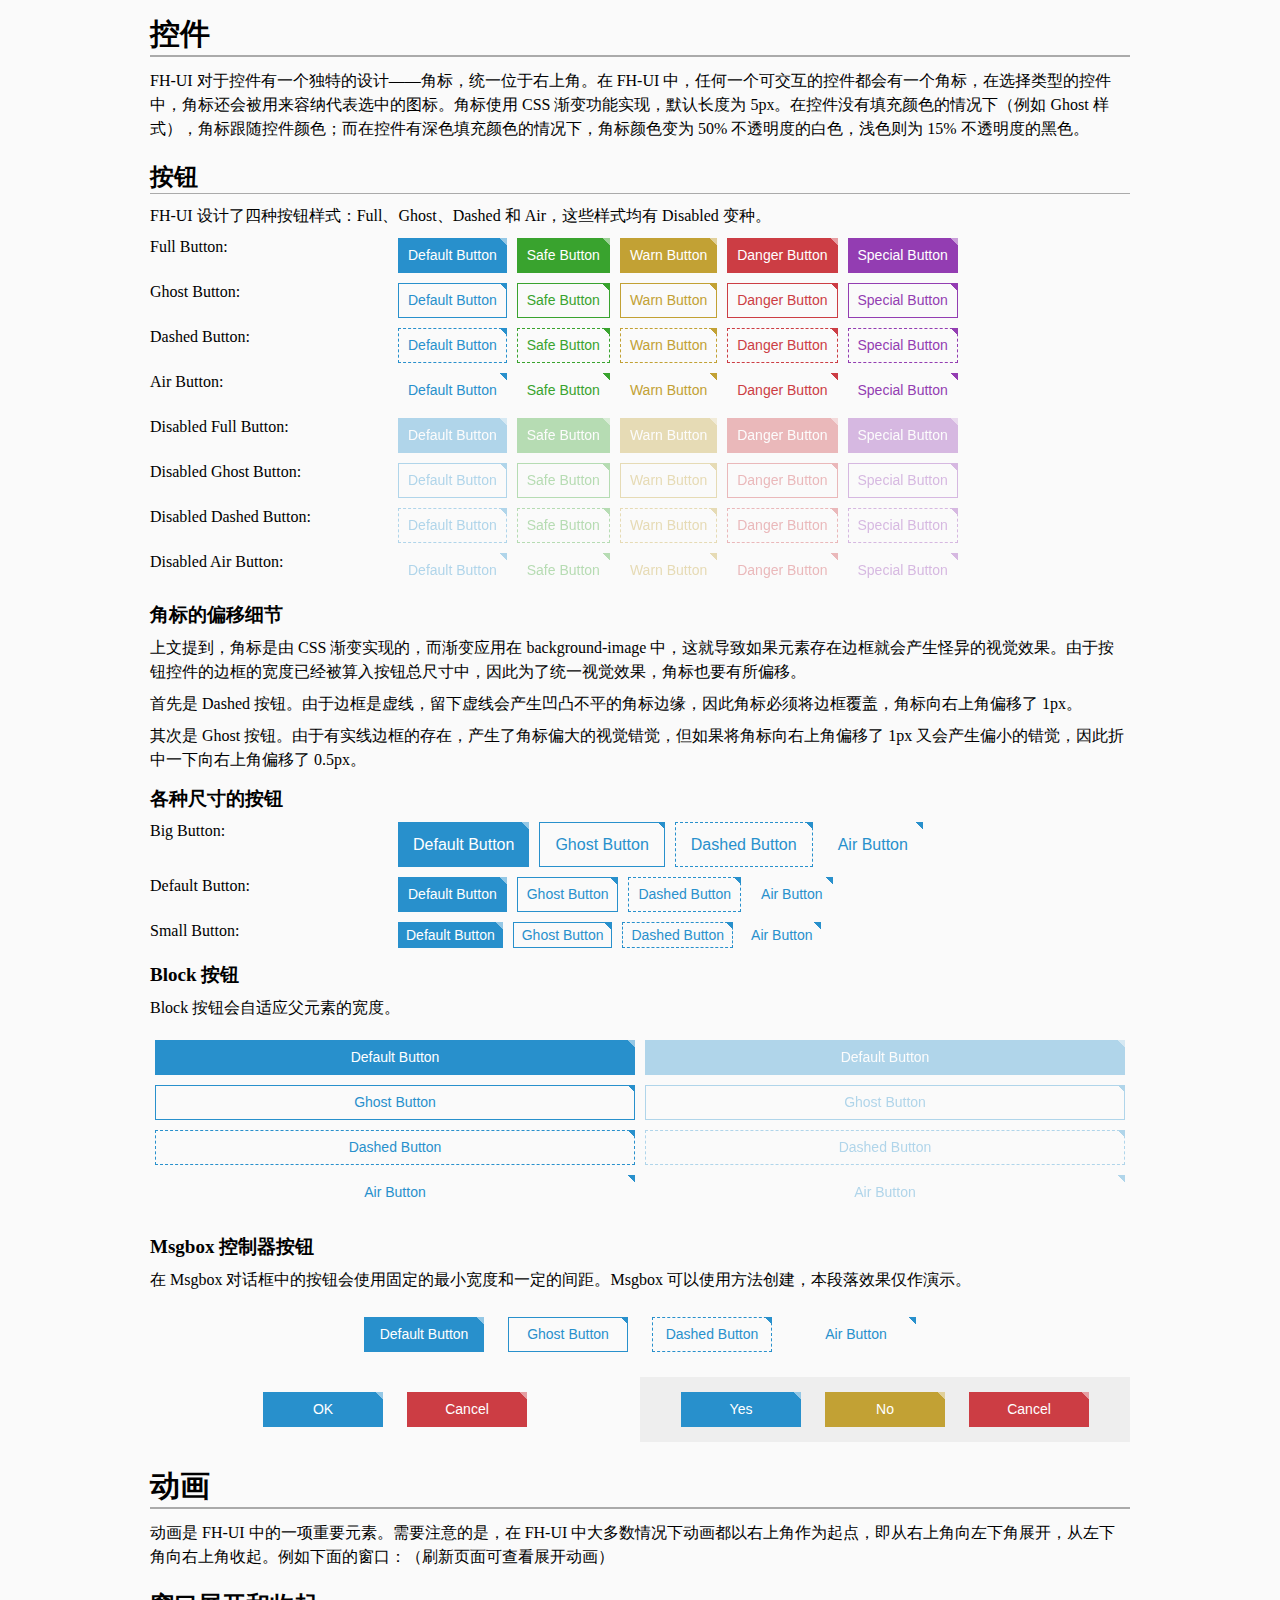
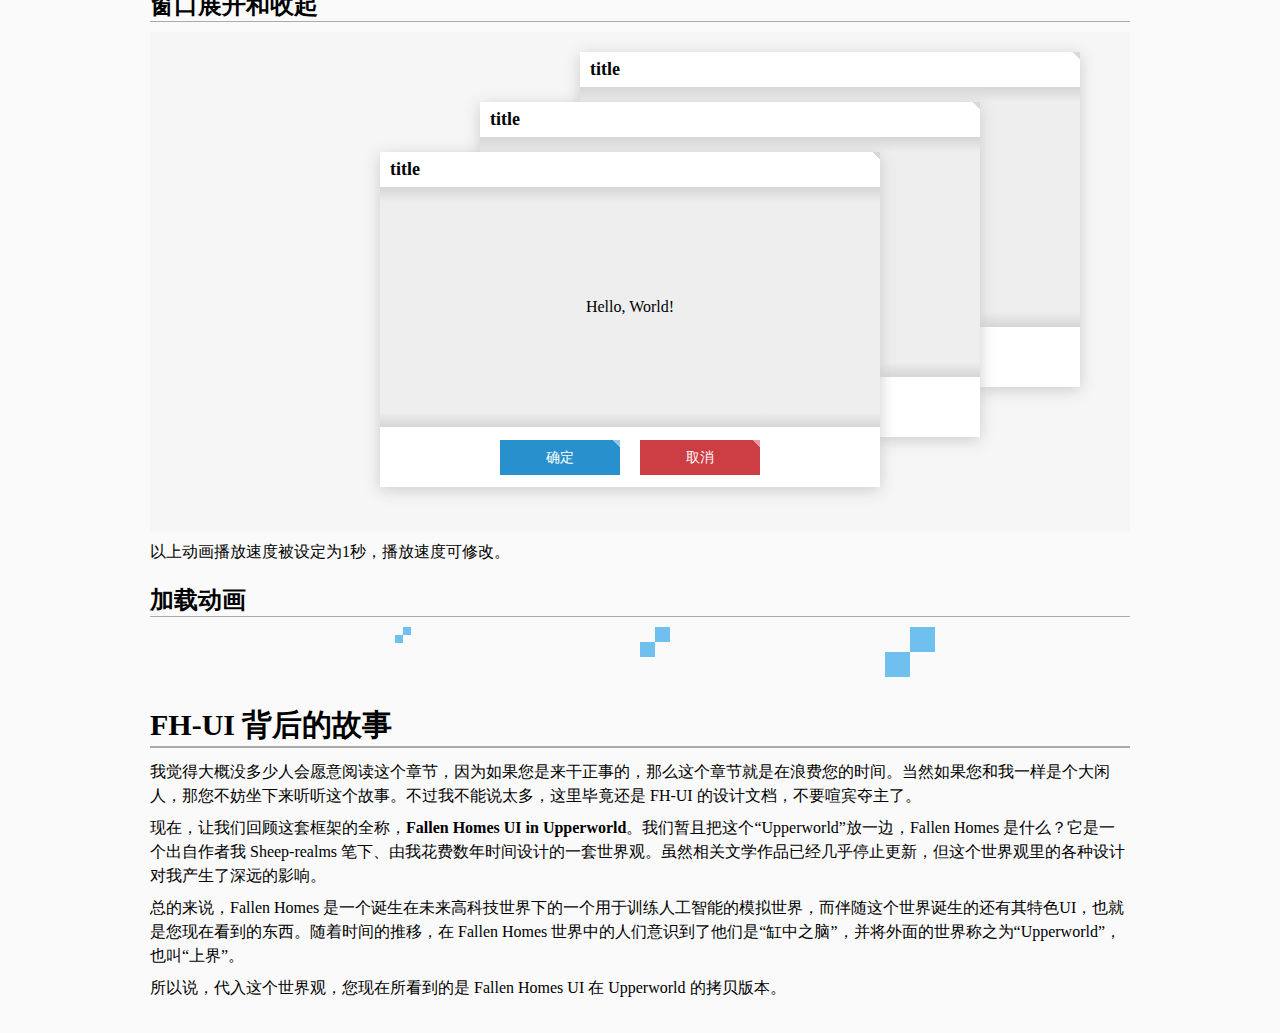
==== commit 83ed2482: "Add files via upload" ====
--- a/design.html
+++ b/design.html
@@ -5,9 +5,9 @@
     <meta http-equiv="X-UA-Compatible" content="IE=edge">
     <meta name="viewport" content="width=device-width, initial-scale=1, maximum-scale=1, user-scalable=no">
     <title>Document</title>
-    <link rel="stylesheet" href="css/common.css">
-    <script src="js/jquery-1.7.2.min.js"></script>
-    <script src="js/common.js"></script>
+    <link rel="stylesheet" href="common/css/common.css">
+    <script src="common/js/jquery-1.7.2.min.js"></script>
+    <script src="common/js/common.js"></script>
     <style>
         .fh-page-colorpad {
             width: 600px;
@@ -298,6 +298,7 @@
             <h1>动画</h1>
             <p>动画是 FH-UI 中的一项重要元素。需要注意的是，在 FH-UI 中大多数情况下动画都以右上角作为起点，即从右上角向左下角展开，从左下角向右上角收起。例如下面的窗口：（刷新页面可查看展开动画）</p>
 
+            <h2>窗口展开和收起</h2>
             <div class="fh-page-desktop">
                 <div class="fh-window fh-page-window-example" style="top: 20px; right: 50px;">
                     <div class="fh-window-title">
@@ -342,6 +343,21 @@
 
             <p>以上动画播放速度被设定为1秒，播放速度可修改。</p>
             
+            <h2>加载动画</h2>
+            <div class="fh-flex-row" style="margin: 10px 0;">
+                <div class="fh-col-6">
+                    
+                </div>
+                <div class="fh-col-6">
+                    <span class="fh-loading fh-small"><span></span><span></span></span>
+                </div>
+                <div class="fh-col-6">
+                    <div class="fh-loading"><div></div><div></div></div>
+                </div>
+                <div class="fh-col-6">
+                    <div class="fh-loading fh-big"><div></div><div></div></div>
+                </div>
+            </div>
 
             <h1>FH-UI 背后的故事</h1>
             <p>我觉得大概没多少人会愿意阅读这个章节，因为如果您是来干正事的，那么这个章节就是在浪费您的时间。当然如果您和我一样是个大闲人，那您不妨坐下来听听这个故事。不过我不能说太多，这里毕竟还是 FH-UI 的设计文档，不要喧宾夺主了。</p>
--- a/common/css/common.css
+++ b/common/css/common.css
@@ -0,0 +1,604 @@
+* {
+    margin: 0;
+    padding: 0;
+
+    --color-main: rgb(64, 173, 235);
+    --color-main-dark: rgb(40, 144, 204);
+
+    --color-general: rgb(64, 173, 235);
+    --color-safe: rgb(69, 204, 56);
+    --color-warn: rgb(230, 189, 53);
+    --color-danger: rgb(230, 82, 89);
+    --color-special: rgb(171, 82, 203);
+
+    --color-general-dark: rgb(40, 144, 204);
+    --color-safe-dark: rgb(57, 163, 46);
+    --color-warn-dark: rgb(194, 161, 52);
+    --color-danger-dark: rgb(204, 61, 68);
+    --color-special-dark: rgb(147, 61, 178);
+
+    --color-general-glass: rgba(45, 147, 206, 0.12);
+    --color-safe-glass: rgba(69, 204, 56, 0.12);
+    --color-warn-glass: rgba(230, 189, 53, 0.12);
+    --color-danger-glass: rgba(230, 82, 89, 0.12);
+    --color-special-glass: rgba(147, 61, 178, 0.12);
+
+    --corner-marker-color: rgba(255,255,255,0.5);
+    --corner-marker: linear-gradient(-135deg, var(--corner-marker-color) 5px, transparent 5px);
+
+    --color-msgbox-background: #EEE;
+
+    --animation-speed: 1.0s;
+    --animation-speed-button-switch: 0.1s;
+}
+
+body {
+    background-color: #FAFAFA;
+}
+
+code, pre {
+    background-color: #EEE;
+    font-family: Monaco, Consolas, 'Lucida Console', 'Courier New', serif;
+}
+
+code {
+    display: inline-block;
+    padding: 0 3px;
+    margin: 0 5px;
+    border-radius: 3px;
+}
+
+ruby>rt {
+    font-size: 0.75em;
+}
+
+ruby>.fh-ruby-hidden {
+    display: inline-block;
+    width: 0;
+    font-size: 0;
+}
+
+.fh-main {
+    width: 1000px;
+    margin: 0 auto;
+}
+
+.fh-flex-row {
+    display: flex;
+    flex-flow: row wrap;
+}
+
+.fh-col-24 {
+    display: block;
+    flex: 0 0 100%;
+    max-width: 100%;
+}
+
+.fh-col-18 {
+    display: block;
+    flex: 0 0 75%;
+    max-width: 75%;
+}
+
+.fh-col-offset-18 {
+    margin-left: 75%;
+}
+
+.fh-col-16 {
+    display: block;
+    flex: 0 0 66.66666667%;
+    max-width: 66.66666667%;
+}
+
+.fh-col-offset-16 {
+    margin-left: 66.66666667%;
+}
+
+.fh-col-12 {
+    display: block;
+    flex: 0 0 50%;
+    max-width: 50%;
+}
+
+.fh-col-offset-12 {
+    margin-left: 50%;
+}
+
+.fh-col-8 {
+    display: block;
+    flex: 0 0 33.33333333%;
+    max-width: 33.33333333%;
+}
+
+.fh-col-offset-8 {
+    margin-left: 33.33333333%;
+}
+
+.fh-col-6 {
+    display: block;
+    flex: 0 0 25%;
+    max-width: 25%;
+}
+
+.fh-col-offset-6 {
+    margin-left: 25%;
+}
+
+/* Article */
+
+.fh-article {
+    font-size: 16px;
+    padding: 25px 10px;
+}
+
+.fh-article h1.big-title {
+    font-size: 36px;
+    border-bottom: #AAA 3px solid;
+    margin-bottom: 15px;
+    padding: 15px 0;
+    text-align: center;
+}
+
+.fh-article h1 {
+    font-size: 30px;
+    margin-top: 24px;
+    border-bottom: #AAA 2px solid;
+    margin-bottom: 12px;
+}
+
+.fh-article h2 {
+    font-size: 24px;
+    border-bottom: #AAA 1px solid;
+    margin-top: 20px;
+    margin-bottom: 10px;
+}
+
+.fh-article h3 {
+    font-size: 19px;
+    margin-top: 14px;
+    margin-bottom: 6px;
+}
+
+.fh-article p {
+    line-height: 1.5em;
+    margin-top: 0.5em;
+    margin-bottom: 0.5em;
+}
+
+#fh-startpage {
+    margin: 50px auto;
+    width: 940px;
+    padding: 30px;
+    background-color: #FFF;
+    box-shadow: #CCC 0 5px 25px;
+}
+
+
+.fh-loading {
+    width: 30px;
+    height: 30px;
+    position: relative;
+    display: inline-block;
+}
+
+.fh-loading.fh-big {
+    width: 50px;
+    height: 50px;
+}
+
+.fh-loading.fh-small {
+    width: 16px;
+    height: 16px;
+}
+
+p .fh-loading {
+    top: 2.5px;
+}
+
+.fh-loading>* {
+    width: 50%;
+    height: 50%;
+    position: absolute;
+    background-color: var(--color-general);
+    filter: opacity(0.75);
+}
+
+.fh-loading>*:nth-child(1) {
+    top: 0;
+    right: 0;
+    animation: fh-loading-d1 4s infinite;
+    transform: rotate(0deg);
+}
+
+.fh-loading>*:nth-child(2) {
+    top: 50%;
+    right: 50%;
+    transform: rotate(0deg);
+    animation: fh-loading-d2 4s infinite;
+}
+
+@keyframes fh-loading-d1 {
+    0% {top: 0%; right: 0%; transform: rotate(0deg)}
+    12.5% {top: 25%; right: 25%; transform: rotate(45deg)}
+    25% {top: 50%; right: 0%; transform: rotate(90deg)}
+    37.5% {top: 25%; right: 25%; transform: rotate(135deg)}
+    50% {top: 50%; right: 50%; transform: rotate(180deg)}
+    62.5% {top: 25%; right: 25%; transform: rotate(225deg)}
+    75% {top: 0%; right: 50%; transform: rotate(270deg)}
+    87.5% {top: 25%; right: 25%; transform: rotate(315deg)}
+    100% {top: 0%; right: 0%; transform: rotate(360deg)}
+}
+
+@keyframes fh-loading-d2 {
+    0% {top: 50%; right: 50%; transform: rotate(0deg)}
+    12.5% {top: 25%; right: 25%; transform: rotate(45deg)}
+    25% {top: 0%; right: 50%; transform: rotate(90deg)}
+    37.5% {top: 25%; right: 25%; transform: rotate(135deg)}
+    50% {top: 0%; right: 0%; transform: rotate(180deg)}
+    62.5% {top: 25%; right: 25%; transform: rotate(225deg)}
+    75% {top: 50%; right: 0%; transform: rotate(270deg)}
+    87.5% {top: 25%; right: 25%; transform: rotate(315deg)}
+    100% {top: 50%; right: 50%; transform: rotate(360deg)}
+}
+
+
+/* FH Window */
+
+.fh-window {
+    --width: 500px;
+    --height: 300px;
+    --title-height: 35px;
+    width: var(--width);
+    position: fixed;
+    top: calc(50vh - (var(--height) + var(--title-height)) / 2);
+    right: calc(50vw - var(--width) / 2);;
+    background-color: #FFF;
+    box-shadow: #CCC 0 3px 15px;
+    overflow: hidden;
+    animation: fh-window-show calc(var(--animation-speed) * 0.5);
+}
+
+@keyframes fh-window-show {
+    0% {width: 0px; color: transparent; box-shadow: transparent 0 3px 15px;}
+    100% {}
+}
+
+.fh-window.window-close {
+    width: 0;
+    box-shadow: none;
+    animation: fh-window-close var(--animation-speed);
+}
+
+@keyframes fh-window-close {
+    0% {width: var(--width); color: inherit; box-shadow: #CCC 0 3px 15px; display: block;}
+    50% {width: var(--width); color: inherit; box-shadow: #CCC 0 3px 15px; display: block;}
+    100% {width: 0px; color: transparent; box-shadow: transparent 0 3px 15px; display: block;}
+}
+
+.fh-window-title {
+    height: var(--title-height);
+    display: flex;
+    align-items: center;
+}
+
+.fh-window-title .title {
+    width: calc(100% - 60px);
+    padding-left: 10px;
+    font-weight: bold;
+    font-size: 18px;
+    white-space: nowrap;
+}
+
+.fh-window-title .close {
+    width: 50px;
+    height: var(--title-height);
+    --corner-marker-color: rgba(0,0,0,0.15);
+    background-image: var(--corner-marker);
+    background-color: transparent;
+    transition: background-color var(--animation-speed-button-switch);
+}
+
+.fh-window-title .close:hover {
+    background-color: var(--color-danger);
+}
+
+.fh-window-content {
+    height: var(--height);
+    background-image: linear-gradient(rgba(0,0,0,0.15) 0, transparent 15px);
+    word-break: break-all;
+    overflow-y: auto;
+    animation: fh-window-show-content var(--animation-speed);
+}
+
+.fh-window.window-close .fh-window-content {
+    height: 0;
+    animation: fh-window-close-content calc(var(--animation-speed) * 0.5);
+}
+
+.fh-window-content::-webkit-scrollbar,
+.fh-msgbox-content::-webkit-scrollbar {
+    width: 8px;
+}
+
+.fh-window-content::-webkit-scrollbar-thumb,
+.fh-msgbox-content::-webkit-scrollbar-thumb {
+    width: 8px;
+    background-color: rgba(0,0,0,0.15);
+}
+
+.fh-window-content::-webkit-scrollbar-thumb:hover,
+.fh-msgbox-content::-webkit-scrollbar-thumb:hover {
+    background-color: rgba(0,0,0,0.35);
+}
+
+@keyframes fh-window-show-content {
+    0% {height:0; color: transparent; overflow-y: hidden;}
+    50% {height:0; color: transparent; overflow-y: hidden;}
+    100% {overflow-y: hidden;}
+}
+
+@keyframes fh-window-close-content {
+    0% {height: var(--height); overflow-y: hidden;}
+    100% {height:0; color: transparent; overflow-y: hidden;}
+}
+
+.fh-msgbox-content {
+    height: calc(var(--height) - 60px);
+    background-color: var(--color-msgbox-background);
+    background-image: linear-gradient(rgba(0,0,0,0.1) 0, transparent 15px), linear-gradient(to top, rgba(0,0,0,0.1) 0, transparent 15px);
+    display: flex;
+    overflow: auto;
+    justify-content: center;
+    align-items: center;
+}
+
+.fh-msgbox-controller {
+    height: 60px;
+    display: flex;
+    justify-content: center;
+    align-items: center;
+}
+
+
+/* FH Button */
+
+.fh-button {
+    height: 35px;
+    line-height: 35px;
+    padding: 0 10px;
+    margin: 0 3px;
+    font-size: 14px;
+    color: #FFF;
+    border: none;
+    cursor: pointer;
+    vertical-align: baseline;
+    outline: none;
+    background-color: var(--color-general-dark);
+    background-image: var(--corner-marker);
+    background-repeat: no-repeat;
+    transition: filter var(--animation-speed-button-switch), background-color var(--animation-speed-button-switch), box-shadow var(--animation-speed-button-switch);
+}
+
+.fh-button:hover:not(.fh-disabled, :disabled) {
+    filter: brightness(1.15);
+}
+
+.fh-button:active:not(.fh-disabled, :disabled) {
+    transition: filter 0s, background-color 0s, box-shadow var(--animation-speed-button-switch);
+    filter: brightness(0.85);
+}
+
+.fh-button.fh-safe {
+    background-color: var(--color-safe-dark);
+}
+
+.fh-button.fh-warn {
+    background-color: var(--color-warn-dark);
+}
+
+.fh-button.fh-danger {
+    background-color: var(--color-danger-dark);
+}
+
+.fh-button.fh-special {
+    background-color: var(--color-special-dark);
+}
+
+.fh-button:focus:not(.fh-disabled, :disabled, :active) {
+    --color-focus: var(--color-general-glass);
+    --box-shadow-size: 5px;
+    filter: brightness(1.05);
+    box-shadow: var(--color-focus) 0 0 var(--box-shadow-size), var(--color-focus) 0 0 var(--box-shadow-size), var(--color-focus) 0 0 var(--box-shadow-size), var(--color-focus) 0 0 var(--box-shadow-size), var(--color-focus) 0 0 var(--box-shadow-size);
+}
+
+.fh-button.fh-air:focus {
+    box-shadow: none;
+}
+
+.fh-button.fh-safe:focus {
+    --color-focus: var(--color-safe-glass);
+}
+
+.fh-button.fh-warn:focus {
+    --color-focus: var(--color-warn-glass);
+}
+
+.fh-button.fh-danger:focus {
+    --color-focus: var(--color-danger-glass);
+}
+
+.fh-button.fh-special:focus {
+    --color-focus: var(--color-special-glass);
+}
+
+
+.fh-button.fh-ghost {
+    height: 35px;
+    line-height: 33px;
+    padding: 0 9px;
+    color: var(--color-general-dark);
+    --border-style: solid;
+    border: var(--color-general-dark) 1px var(--border-style);
+    background-color: transparent;
+    --corner-marker-color: var(--color-general-dark);
+    background-image: var(--corner-marker);
+    background-position: 0.5px -0.5px;
+}
+
+.fh-button.fh-dashed {
+    height: 35px;
+    line-height: 33px;
+    padding: 0 9px;
+    color: var(--color-general-dark);
+    --border-style: dashed;
+    border: var(--color-general-dark) 1px dashed;
+    background-color: transparent;
+    --corner-marker-color: var(--color-general-dark);
+    background-image: var(--corner-marker);
+    background-position: 1px -1px;
+}
+
+.fh-button.fh-air {
+    height: 35px;
+    line-height: 35px;
+    padding: 0 10px;
+    color: var(--color-general-dark);
+    --border-style: dashed;
+    border: none;
+    background-color: transparent;
+    --corner-marker-color: var(--color-general-dark);
+    background-image: var(--corner-marker);
+}
+
+.fh-button.fh-ghost:hover:not(.fh-disabled, :disabled),
+.fh-button.fh-ghost:active:not(.fh-disabled, :disabled),
+.fh-button.fh-dashed:hover:not(.fh-disabled, :disabled),
+.fh-button.fh-dashed:active:not(.fh-disabled, :disabled),
+.fh-button.fh-air:hover:not(.fh-disabled, :disabled),
+.fh-button.fh-air:active:not(.fh-disabled, :disabled) {
+    background-color: var(--color-general-glass);
+}
+
+.fh-button.fh-ghost.fh-safe:hover:not(.fh-disabled, :disabled),
+.fh-button.fh-ghost.fh-safe:active:not(.fh-disabled, :disabled),
+.fh-button.fh-dashed.fh-safe:hover:not(.fh-disabled, :disabled),
+.fh-button.fh-dashed.fh-safe:active:not(.fh-disabled, :disabled),
+.fh-button.fh-air.fh-safe:hover:not(.fh-disabled, :disabled),
+.fh-button.fh-air.fh-safe:active:not(.fh-disabled, :disabled) {
+    background-color: var(--color-safe-glass);
+}
+
+.fh-button.fh-ghost.fh-warn:hover:not(.fh-disabled, :disabled),
+.fh-button.fh-ghost.fh-warn:active:not(.fh-disabled, :disabled),
+.fh-button.fh-dashed.fh-warn:hover:not(.fh-disabled, :disabled),
+.fh-button.fh-dashed.fh-warn:active:not(.fh-disabled, :disabled),
+.fh-button.fh-air.fh-warn:hover:not(.fh-disabled, :disabled),
+.fh-button.fh-air.fh-warn:active:not(.fh-disabled, :disabled) {
+    background-color: var(--color-warn-glass);
+}
+
+.fh-button.fh-ghost.fh-danger:hover:not(.fh-disabled, :disabled),
+.fh-button.fh-ghost.fh-danger:active:not(.fh-disabled, :disabled),
+.fh-button.fh-dashed.fh-danger:hover:not(.fh-disabled, :disabled),
+.fh-button.fh-dashed.fh-danger:active:not(.fh-disabled, :disabled),
+.fh-button.fh-air.fh-danger:hover:not(.fh-disabled, :disabled),
+.fh-button.fh-air.fh-danger:active:not(.fh-disabled, :disabled) {
+    background-color: var(--color-danger-glass);
+}
+
+.fh-button.fh-ghost.fh-special:hover:not(.fh-disabled, :disabled),
+.fh-button.fh-ghost.fh-special:active:not(.fh-disabled, :disabled),
+.fh-button.fh-dashed.fh-special:hover:not(.fh-disabled, :disabled),
+.fh-button.fh-dashed.fh-special:active:not(.fh-disabled, :disabled),
+.fh-button.fh-air.fh-special:hover:not(.fh-disabled, :disabled),
+.fh-button.fh-air.fh-special:active:not(.fh-disabled, :disabled) {
+    background-color: var(--color-special-glass);
+}
+
+.fh-button.fh-ghost.fh-safe,
+.fh-button.fh-dashed.fh-safe {
+    color: var(--color-safe-dark);
+    border: var(--color-safe-dark) 1px var(--border-style);
+    --corner-marker-color: var(--color-safe-dark);
+    background-image: var(--corner-marker);
+}
+
+.fh-button.fh-ghost.fh-warn,
+.fh-button.fh-dashed.fh-warn {
+    color: var(--color-warn-dark);
+    border: var(--color-warn-dark) 1px var(--border-style);
+    --corner-marker-color: var(--color-warn-dark);
+    background-image: var(--corner-marker);
+}
+
+.fh-button.fh-ghost.fh-danger,
+.fh-button.fh-dashed.fh-danger {
+    color: var(--color-danger-dark);
+    border: var(--color-danger-dark) 1px var(--border-style);
+    --corner-marker-color: var(--color-danger-dark);
+    background-image: var(--corner-marker);
+}
+
+.fh-button.fh-ghost.fh-special,
+.fh-button.fh-dashed.fh-special {
+    color: var(--color-special-dark);
+    border: var(--color-special-dark) 1px var(--border-style);
+    --corner-marker-color: var(--color-special-dark);
+    background-image: var(--corner-marker);
+}
+
+.fh-button.fh-air.fh-safe {
+    color: var(--color-safe-dark);
+    --corner-marker-color: var(--color-safe-dark);
+    background-image: var(--corner-marker);
+}
+
+.fh-button.fh-air.fh-warn {
+    color: var(--color-warn-dark);
+    --corner-marker-color: var(--color-warn-dark);
+    background-image: var(--corner-marker);
+}
+
+.fh-button.fh-air.fh-danger {
+    color: var(--color-danger-dark);
+    --corner-marker-color: var(--color-danger-dark);
+    background-image: var(--corner-marker);
+}
+
+.fh-button.fh-air.fh-special {
+    color: var(--color-special-dark);
+    --corner-marker-color: var(--color-special-dark);
+    background-image: var(--corner-marker);
+}
+
+.fh-button.fh-disabled,
+.fh-button:disabled {
+    cursor: not-allowed;
+    filter: opacity(0.35);
+}
+
+.fh-button.fh-big {
+    height: 45px;
+    line-height: 43px;
+    padding: 0 15px;
+    font-size: 16px;
+}
+
+.fh-button.fh-small {
+    height: 26px;
+    line-height: 23px;
+    padding: 0 8px;
+}
+
+.fh-button.fh-block {
+    display: block;
+    width: calc(100% - 10px);
+    margin: 10px 5px;
+}
+
+/* FH MsgBox-Button */
+
+.fh-msgbox-controller .fh-button {
+    min-width: 120px;
+    margin: 0 10px;
+}